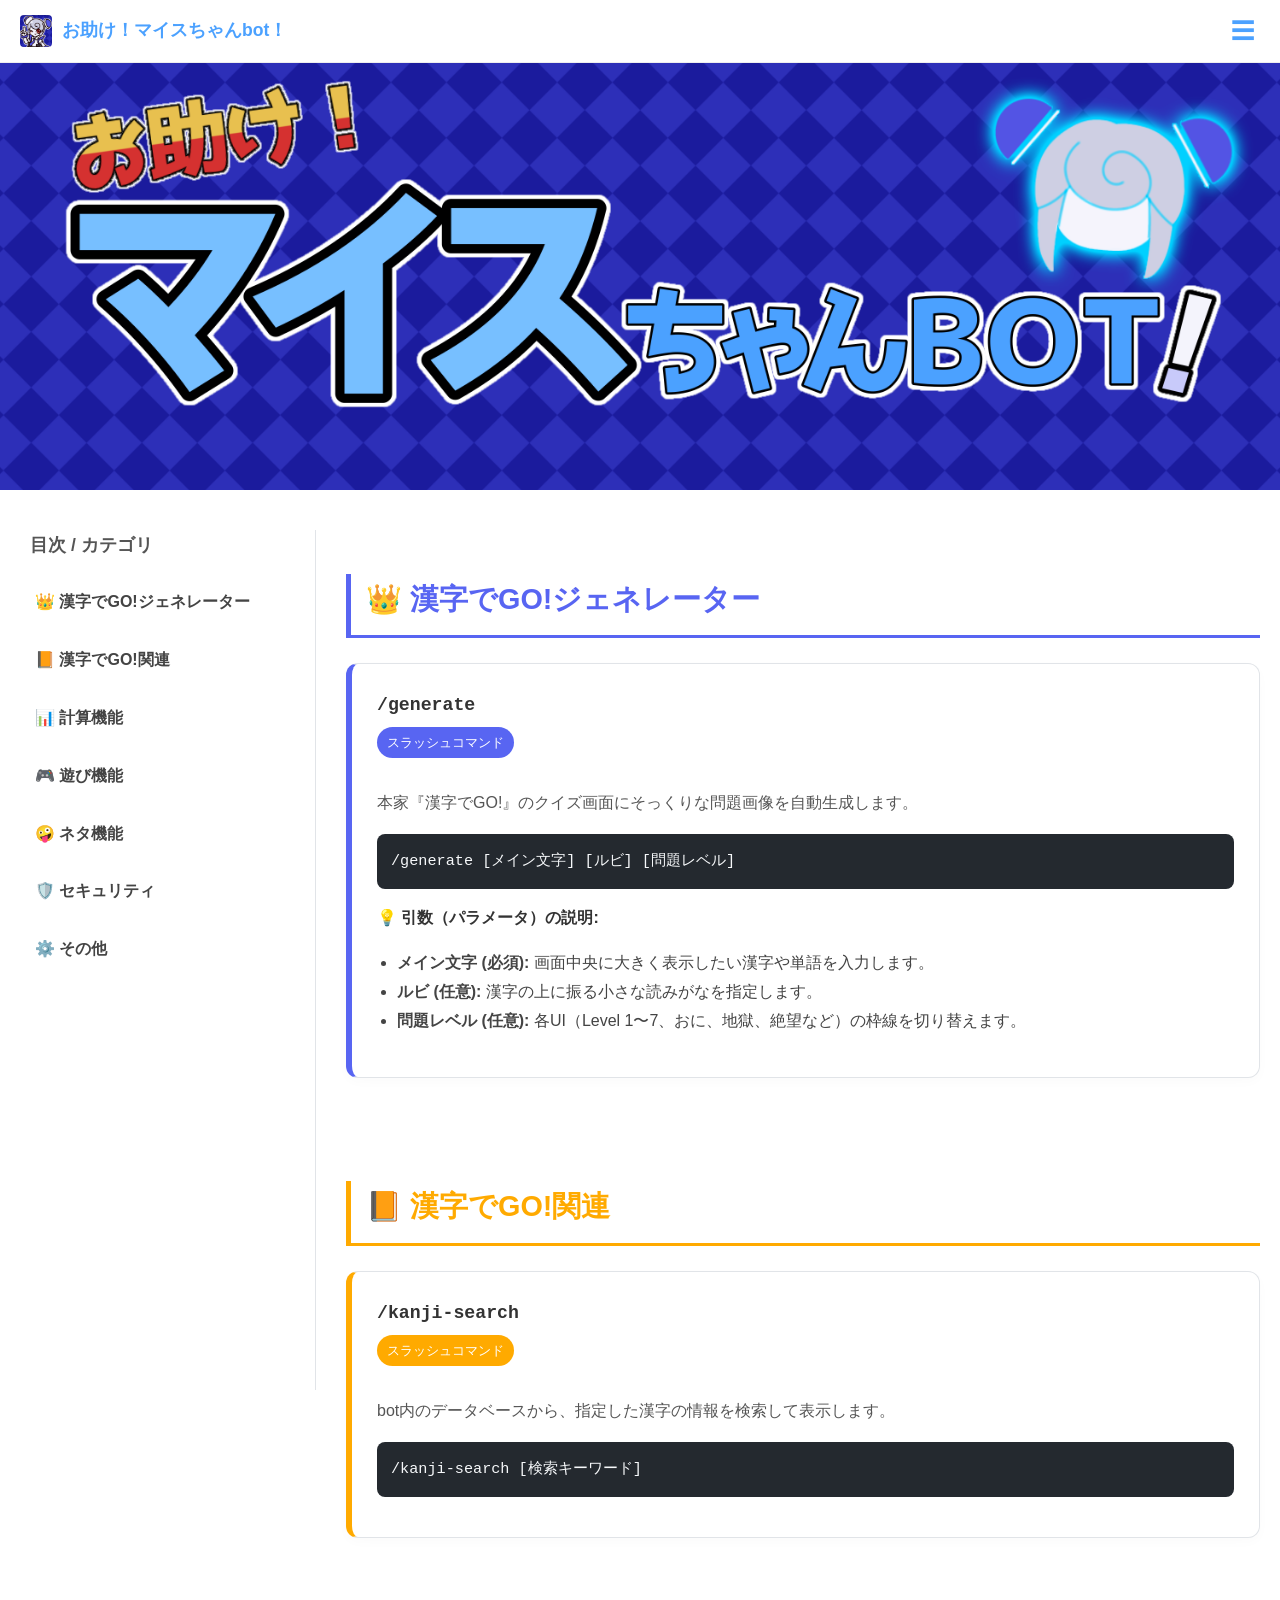
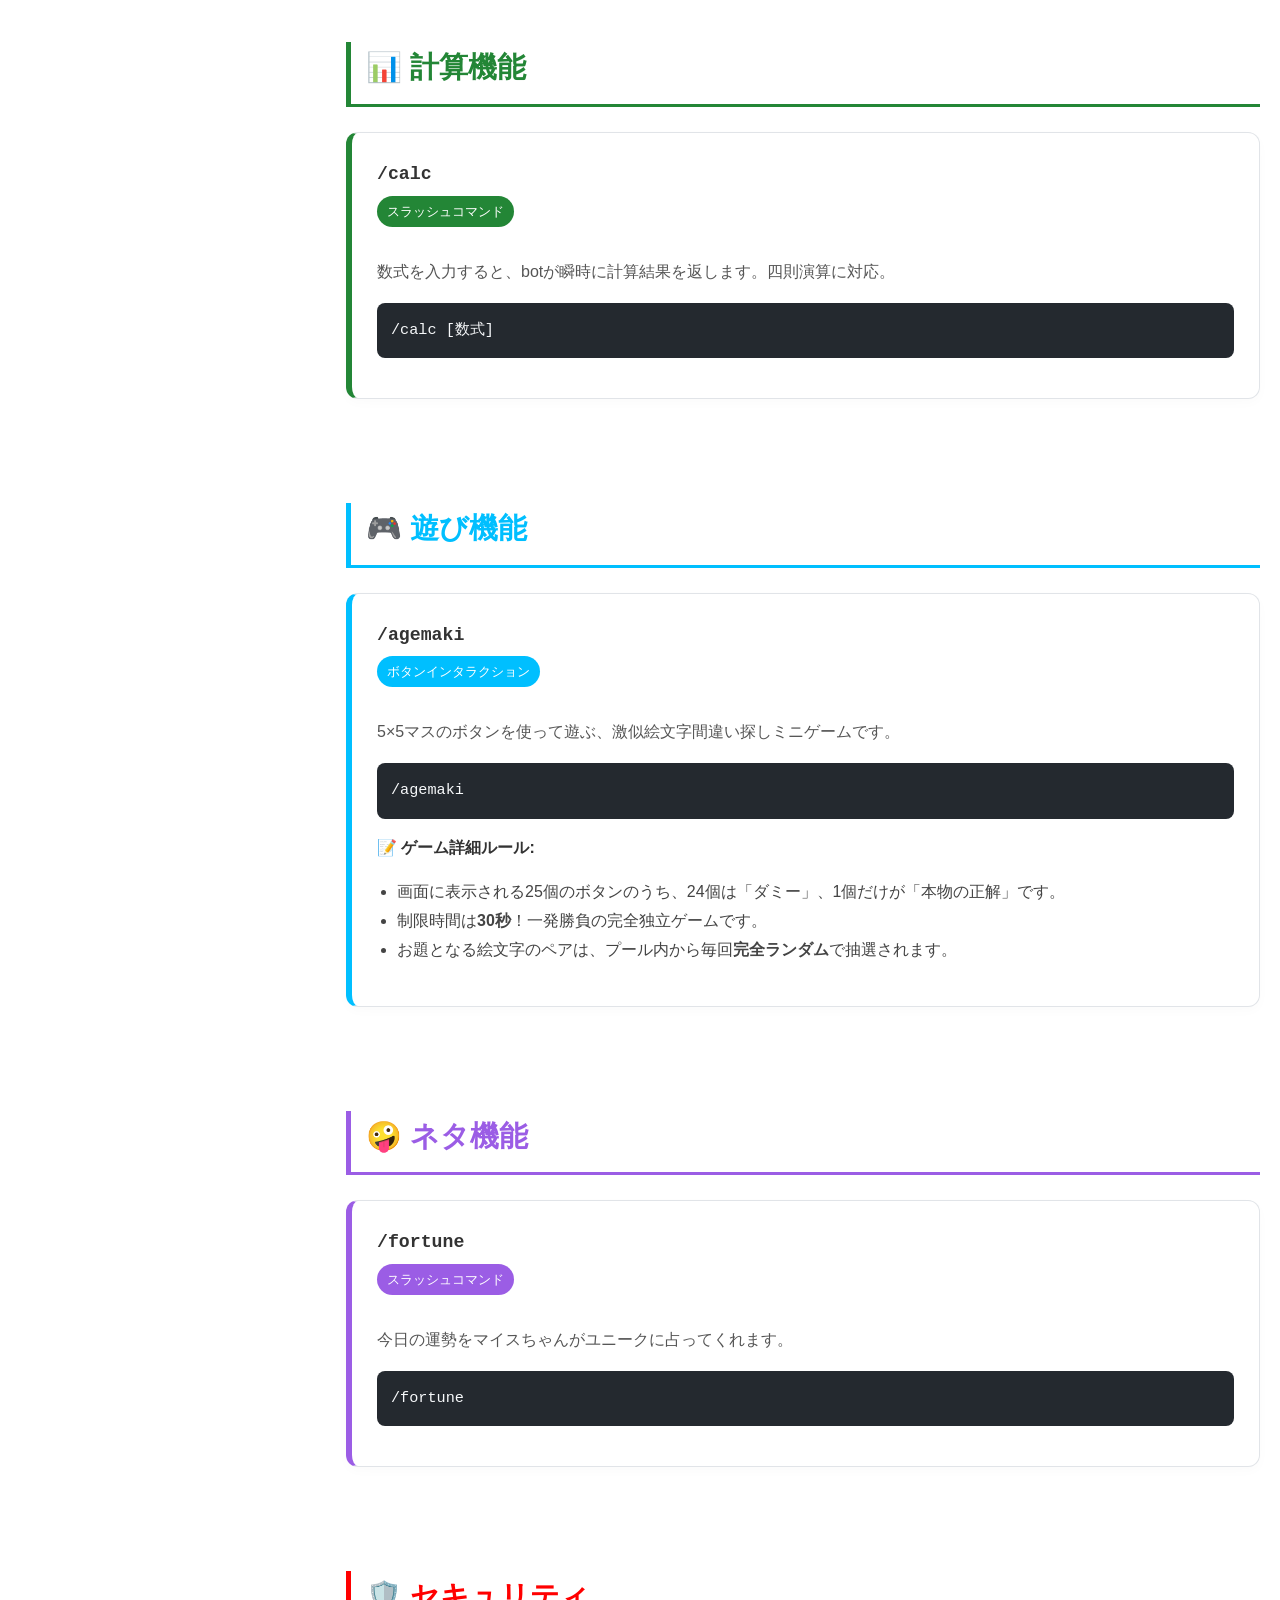
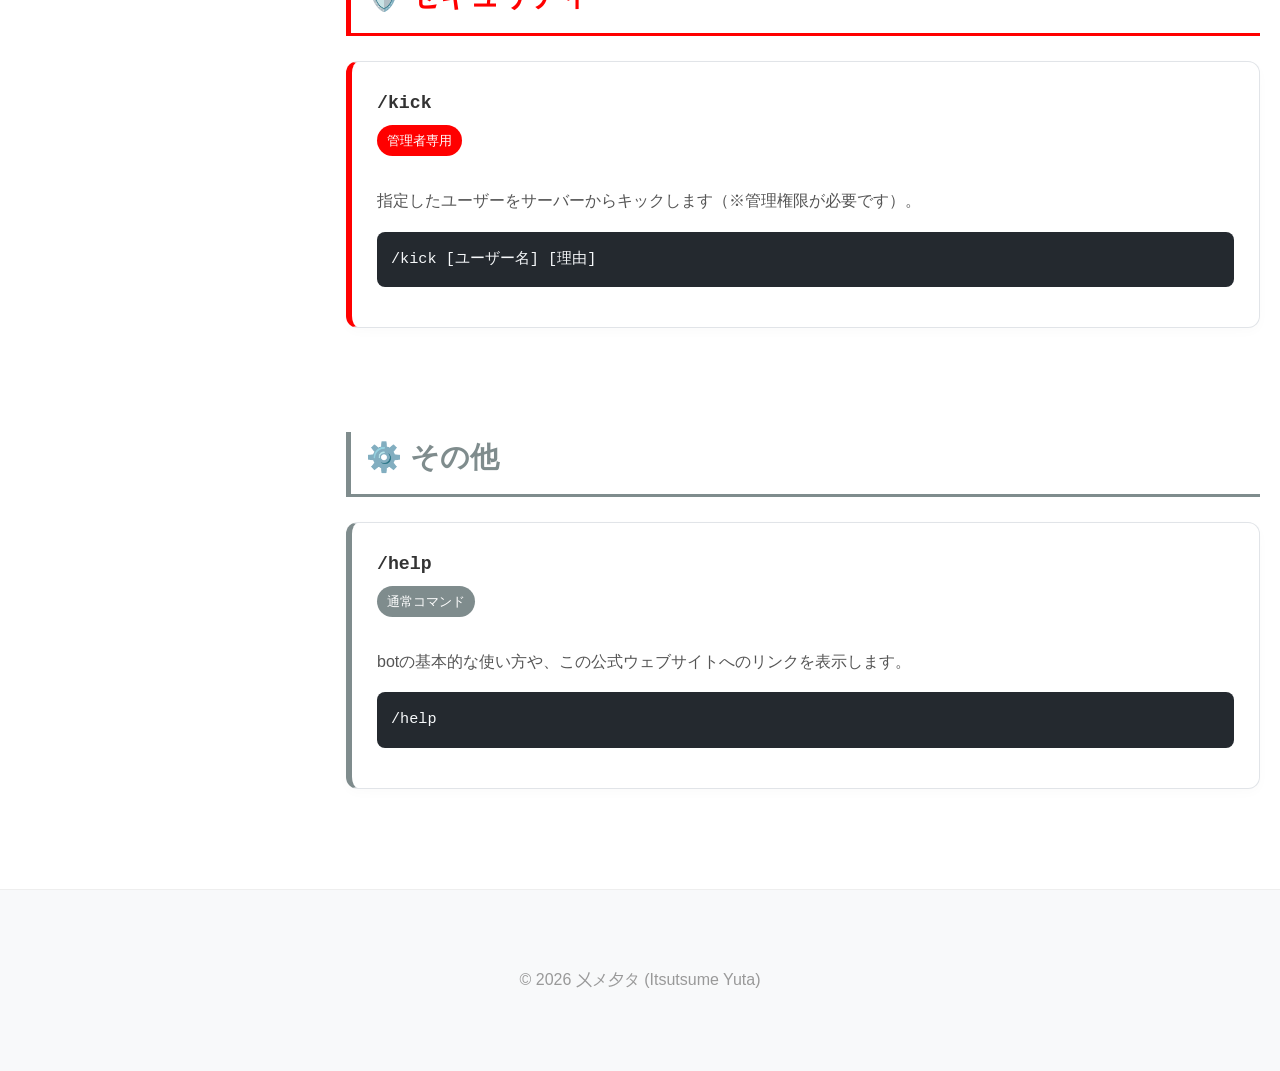
==== index.html @ a20448ac "index.html を更新" ====
<!DOCTYPE html>
<html lang="ja">
<head>
    <meta charset="UTF-8">
    <meta name="viewport" content="width=device-width, initial-scale=1.0">
    <title>お助け！マイスちゃんbot！ - コマンド一覧</title>
    <link rel="stylesheet" href="style.css">
    <style>
        /* ページ全体のレイアウト（TakasumiBOT風Docsスタイル） */
        .docs-container {
            display: flex;
            max-width: 1300px;
            margin: 0 auto;
            padding: 40px 20px;
            gap: 30px;
        }

        /* 👈 左側：固定サイドナビゲーション */
        .docs-sidebar {
            width: 280px;
            position: sticky;
            top: 20px;
            height: calc(100vh - 40px);
            overflow-y: auto;
            padding-right: 15px;
            border-right: 1px solid #e1e4e8;
        }

        .sidebar-title {
            font-size: 1.1em;
            color: #555;
            margin-bottom: 15px;
            padding-left: 10px;
            font-weight: bold;
        }

        .sidebar-menu {
            list-style: none;
            padding: 0;
            margin: 0;
        }

        .sidebar-item {
            margin-bottom: 5px;
        }

        .sidebar-link {
            display: block;
            padding: 12px 15px;
            color: #444;
            text-decoration: none;
            font-weight: bold;
            border-radius: 8px;
            transition: all 0.2s ease;
        }

        /* 各メニューホバー時のカラー */
        .link-generator:hover { background: #f4f5ff; color: #5865f2; }
        .link-kanji:hover { background: #fffbf0; color: #ffaa00; }
        .link-calc:hover { background: #f5fcf6; color: #238636; }
        .link-games:hover { background: #f0faff; color: #00bfff; }
        .link-jokes:hover { background: #faf5ff; color: #9b5de5; }
        .link-security:hover { background: #fff5f5; color: #ff0000; }
        .link-others:hover { background: #f8f9fa; color: #7f8c8d; }

        /* 👉 右側：メインコンテンツ領域 */
        .docs-content {
            flex: 1;
            scroll-behavior: smooth;
        }

        /* 各カテゴリの大きなセクションブロック */
        .category-section {
            margin-bottom: 60px;
            padding-top: 20px;
        }

        .category-header {
            font-size: 1.8em;
            padding-bottom: 10px;
            margin-bottom: 25px;
            border-bottom: 3px solid #eee;
        }

        /* コマンドごとの詳しい解説カード */
        .cmd-detail-card {
            background: #fff;
            border: 1px solid #e1e4e8;
            border-radius: 12px;
            padding: 25px;
            margin-bottom: 25px;
            box-shadow: 0 4px 12px rgba(0,0,0,0.02);
        }

        .cmd-name {
            font-size: 1.4em;
            margin: 0 0 5px 0;
            font-family: monospace;
        }

        .cmd-badge {
            display: inline-block;
            padding: 4px 10px;
            font-size: 0.8em;
            border-radius: 20px;
            color: #fff;
            margin-bottom: 15px;
        }

        /* コマンドの使い方・構文の黒いボックス */
        .cmd-syntax {
            background: #24292f;
            color: #f6f8fa;
            padding: 14px;
            border-radius: 8px;
            font-family: 'Courier New', Courier, monospace;
            font-size: 0.95em;
            margin: 15px 0;
            overflow-x: auto;
        }

        .cmd-label {
            font-weight: bold;
            color: #333;
            margin-top: 15px;
            margin-bottom: 5px;
            display: block;
        }

        /* レスポンシブ（スマホ対応） */
        @media (max-width: 768px) {
            .docs-container { flex-direction: column; }
            .docs-sidebar { width: 100%; position: static; height: auto; border-right: none; border-bottom: 1px solid #e1e4e8; padding-bottom: 20px; }
        }
    </style>
</head>
<body>

<!-- 🧭 【復活】上部ナビゲーションバー -->
<nav>
    <a href="index.html" class="nav-logo">
        <img src="img/bot_icon.png" alt="アイコン" class="nav-icon">
        お助け！マイスちゃんbot！
    </a>
    <button class="menu-btn" id="menuBtn">☰</button>
</nav>

<!-- 🧭 【復活】共通メニューファイル（nav.html）の読み込みエリア -->
<div class="nav-links" id="navLinks"></div>

<script>
    // nav.html を自動で引っ張ってくるスクリプト
    fetch('nav.html')
        .then(response => response.text())
        .then(data => {
            document.getElementById('navLinks').innerHTML = data;
        });
</script>

<!-- 🖼️ 【復活】メインバナー画像エリア -->
<header class="main-header">
    <!-- ここにCSSの background-image などでバナー画像が表示されます -->
</header>

<!-- 📂 メインコンテンツ（ここからTakasumiBOT風スタイル） -->
<div class="docs-container">

    <!-- 👈 左メニュー：クリックすると右側の特定位置にジャンプ -->
    <aside class="docs-sidebar">
        <div class="sidebar-title">目次 / カテゴリ</div>
        <ul class="sidebar-menu">
            <li class="sidebar-item"><a href="#generator" class="sidebar-link link-generator">👑 漢字でGO!ジェネレーター</a></li>
            <li class="sidebar-item"><a href="#kanji" class="sidebar-link link-kanji">📙 漢字でGO!関連</a></li>
            <li class="sidebar-item"><a href="#calculator" class="sidebar-link link-calc">📊 計算機能</a></li>
            <li class="sidebar-item"><a href="#games" class="sidebar-link link-games">🎮 遊び機能</a></li>
            <li class="sidebar-item"><a href="#jokes" class="sidebar-link link-jokes">🤪 ネタ機能</a></li>
            <li class="sidebar-item"><a href="#security" class="sidebar-link link-security">🛡️ セキュリティ</a></li>
            <li class="sidebar-item"><a href="#others" class="sidebar-link link-others">⚙️ その他</a></li>
        </ul>
    </aside>

    <!-- 👉 右メニュー：詳しい解説を詰め込むエリア -->
    <main class="docs-content">

        <!-- ================= 1. ジェネレーター ================= -->
        <section id="generator" class="category-section">
            <h2 class="category-header" style="color: #5865f2; border-color: #5865f2;">👑 漢字でGO!ジェネレーター</h2>
            
            <div class="cmd-detail-card" style="border-left: 6px solid #5865f2;">
                <h3 class="cmd-name">/generate</h3>
                <span class="cmd-badge" style="background: #5865f2;">スラッシュコマンド</span>
                <p style="color: #555;">本家『漢字でGO!』のクイズ画面にそっくりな問題画像を自動生成します。</p>
                
                <div class="cmd-syntax">/generate [メイン文字] [ルビ] [問題レベル]</div>
                
                <span class="cmd-label">💡 引数（パラメータ）の説明:</span>
                <ul style="padding-left: 20px; color: #444;">
                    <li><strong>メイン文字 (必須):</strong> 画面中央に大きく表示したい漢字や単語を入力します。</li>
                    <li><strong>ルビ (任意):</strong> 漢字の上に振る小さな読みがなを指定します。</li>
                    <li><strong>問題レベル (任意):</strong> 各UI（Level 1〜7、おに、地獄、絶望など）の枠線を切り替えます。</li>
                </ul>
            </div>
        </section>

        <!-- ================= 2. 漢字でGO!関連 ================= -->
        <section id="kanji" class="category-section">
            <h2 class="category-header" style="color: #ffaa00; border-color: #ffaa00;">📙 漢字でGO!関連</h2>
            
            <div class="cmd-detail-card" style="border-left: 6px solid #ffaa00;">
                <h3 class="cmd-name">/kanji-search</h3>
                <span class="cmd-badge" style="background: #ffaa00;">スラッシュコマンド</span>
                <p style="color: #555;">bot内のデータベースから、指定した漢字の情報を検索して表示します。</p>
                <div class="cmd-syntax">/kanji-search [検索キーワード]</div>
            </div>
        </section>

        <!-- ================= 3. 計算機能 ================= -->
        <section id="calculator" class="category-section">
            <h2 class="category-header" style="color: #238636; border-color: #238636;">📊 計算機能</h2>
            
            <div class="cmd-detail-card" style="border-left: 6px solid #238636;">
                <h3 class="cmd-name">/calc</h3>
                <span class="cmd-badge" style="background: #238636;">スラッシュコマンド</span>
                <p style="color: #555;">数式を入力すると、botが瞬時に計算結果を返します。四則演算に対応。</p>
                <div class="cmd-syntax">/calc [数式]</div>
            </div>
        </section>

        <!-- ================= 4. 遊び機能 ================= -->
        <section id="games" class="category-section">
            <h2 class="category-header" style="color: #00bfff; border-color: #00bfff;">🎮 遊び機能</h2>
            
            <div class="cmd-detail-card" style="border-left: 6px solid #00bfff;">
                <h3 class="cmd-name">/agemaki</h3>
                <span class="cmd-badge" style="background: #00bfff;">ボタンインタラクション</span>
                <p style="color: #555;">5×5マスのボタンを使って遊ぶ、激似絵文字間違い探しミニゲームです。</p>
                
                <div class="cmd-syntax">/agemaki</div>
                
                <span class="cmd-label">📝 ゲーム詳細ルール:</span>
                <ul style="padding-left: 20px; color: #444;">
                    <li>画面に表示される25個のボタンのうち、24個は「ダミー」、1個だけが「本物の正解」です。</li>
                    <li>制限時間は<strong>30秒</strong>！一発勝負の完全独立ゲームです。</li>
                    <li>お題となる絵文字のペアは、プール内から毎回<strong>完全ランダム</strong>で抽選されます。</li>
                </ul>
            </div>
        </section>

        <!-- ================= 5. ネタ機能 ================= -->
        <section id="jokes" class="category-section">
            <h2 class="category-header" style="color: #9b5de5; border-color: #9b5de5;">🤪 ネタ機能</h2>
            <div class="cmd-detail-card" style="border-left: 6px solid #9b5de5;">
                <h3 class="cmd-name">/fortune</h3>
                <span class="cmd-badge" style="background: #9b5de5;">スラッシュコマンド</span>
                <p style="color: #555;">今日の運勢をマイスちゃんがユニークに占ってくれます。</p>
                <div class="cmd-syntax">/fortune</div>
            </div>
        </section>

        <!-- ================= 6. セキュリティ ================= -->
        <section id="security" class="category-section">
            <h2 class="category-header" style="color: #ff0000; border-color: #ff0000;">🛡️ セキュリティ</h2>
            <div class="cmd-detail-card" style="border-left: 6px solid #ff0000;">
                <h3 class="cmd-name">/kick</h3>
                <span class="cmd-badge" style="background: #ff0000;">管理者専用</span>
                <p style="color: #555;">指定したユーザーをサーバーからキックします（※管理権限が必要です）。</p>
                <div class="cmd-syntax">/kick [ユーザー名] [理由]</div>
            </div>
        </section>

        <!-- ================= 7. その他 ================= -->
        <section id="others" class="category-section">
            <h2 class="category-header" style="color: #7f8c8d; border-color: #7f8c8d;">⚙️ その他</h2>
            <div class="cmd-detail-card" style="border-left: 6px solid #7f8c8d;">
                <h3 class="cmd-name">/help</h3>
                <span class="cmd-badge" style="background: #7f8c8d;">通常コマンド</span>
                <p style="color: #555;">botの基本的な使い方や、この公式ウェブサイトへのリンクを表示します。</p>
                <div class="cmd-syntax">/help</div>
            </div>
        </section>

    </main>
</div>

<footer>
    <p>&copy; 2026 㐅メ夕タ (Itsutsume Yuta)</p>
</footer>

<!-- 📱 スマホ用ハンバーガーメニュー切り替え用のJavaScript（これも復活） -->
<script>
    const menuBtn = document.getElementById('menuBtn');
    const navLinks = document.getElementById('navLinks');

    menuBtn.addEventListener('click', (e) => {
        e.stopPropagation();
        navLinks.classList.toggle('active');
        menuBtn.textContent = navLinks.classList.contains('active') ? '✕' : '☰';
    });

    document.addEventListener('click', (e) => {
        if (!navLinks.contains(e.target) && navLinks.classList.contains('active')) {
            navLinks.classList.remove('active');
            menuBtn.textContent = '☰';
        }
    });
</script>
</body>
</html>
---- style.css ----
:root {
    --main-color: #4BA1FF;
    --text-color: #333333;
    --bg-color: #ffffff;
    --light-bg: #f8f9fa;
}

body {
    background-color: var(--bg-color);
    color: var(--text-color);
    font-family: "Helvetica Neue", Arial, "Hiragino Kaku Gothic ProN", "Hiragino Sans", sans-serif;
    line-height: 1.8;
    margin: 0;
    padding: 0;
}

nav {
    position: sticky;
    top: 0;
    background: rgba(255, 255, 255, 0.95);
    backdrop-filter: blur(5px);
    padding: 10px 20px;
    display: flex;
    justify-content: space-between;
    align-items: center;
    border-bottom: 1px solid #eee;
    z-index: 1000;
}

.nav-logo {
    font-weight: bold;
    color: var(--main-color);
    text-decoration: none;
    font-size: 1.1em;
    display: flex;
    align-items: center;
    gap: 10px;
}

.nav-icon {
    width: 32px;
    height: 32px;
    border-radius: 4px; 
    object-fit: cover;
}

.menu-btn {
    background: none;
    border: none;
    font-size: 24px;
    cursor: pointer;
    color: var(--main-color);
    padding: 5px;
    transition: transform 0.2s;
}

.nav-links {
    position: fixed;
    top: 0;
    right: -100%;
    width: 280px;
    height: 100vh;
    background: var(--bg-color);
    display: flex;
    flex-direction: column;
    padding: 60px 30px;
    box-shadow: -5px 0 15px rgba(0,0,0,0.1);
    transition: 0.4s cubic-bezier(0.4, 0, 0.2, 1);
    z-index: 999;
}

.nav-links.active { right: 0; }

.nav-links a {
    color: #555;
    text-decoration: none;
    margin-bottom: 25px;
    font-size: 1.05em;
    font-weight: 500;
}

.main-header {
    position: relative;
    width: 100%;
    aspect-ratio: 1500 / 500;
    text-align: center;
    background-color: var(--light-bg);
    background-image: url('img/banner.PNG');
    background-size: contain;
    background-repeat: no-repeat;
    background-position: center;
}

.container { max-width: 800px; margin: auto; padding: 60px 20px; }
h2 { border-left: 5px solid var(--main-color); padding-left: 15px; margin-bottom: 30px; }

.action-area {
    text-align: center;
    padding: 40px 0;
}

.button-group {
    display: flex;
    gap: 20px;
    justify-content: center;
    flex-wrap: wrap;
}

.btn-invite, .btn-support, .btn-X, .btn-github{
    display: inline-block;
    padding: 18px 40px;
    text-decoration: none;
    border-radius: 50px;
    font-weight: bold;
    transition: all 0.3s ease;
    min-width: 240px;
    box-sizing: border-box;
}

.btn-invite {
    background: var(--main-color);
    color: white;
    box-shadow: 0 4px 15px rgba(75, 161, 255, 0.4);
}

.btn-support {
    background: #5865F2;
    color: white;
    box-shadow: 0 4px 15px rgba(88, 101, 242, 0.4);
}

.btn-X {
    background: #000000;
    color: white;
    box-shadow: 0 4px 15px rgba(0, 0, 0, 0.4);
}

.btn-github {
    background: #238636;
    color: white;
    box-shadow: 0 4px 15px rgba(35, 134, 54, 0.4);
}

.btn-invite:hover, .btn-support:hover, .btn-X:hover, .btn-github:hover {
    transform: translateY(-3px);
    opacity: 0.95;
    box-shadow: 0 8px 25px rgba(0, 0, 0, 0.2);
}

footer { text-align: center; padding: 60px 20px; color: #999; border-top: 1px solid #eee; background: var(--light-bg); }
/* メニュー内の招待リンクを確実にメインカラーにする */
.nav-invite-link {
    color: #4BA1FF !important; /* 直接色を指定して、最優先にする */
    font-weight: bold;
}
.copy-code {
    display: inline-block;
    background: #f4f4f4;
    padding: 2px 8px;
    border-radius: 4px;
    cursor: pointer; /* 指マークにする */
    transition: all 0.2s;
    border: 1px solid #ddd;
    font-weight: bold;
    color: #5865F2; /* Discordっぽい青 */
}

.copy-code:hover {
    background: #eef0ff;
    border-color: #5865F2;
    transform: scale(1.05); /* 少し大きくして反応を出す */
}

.copy-code::after {
    content: " 📋"; /* アイコンを添えて直感的に */
    font-size: 0.8em;
}
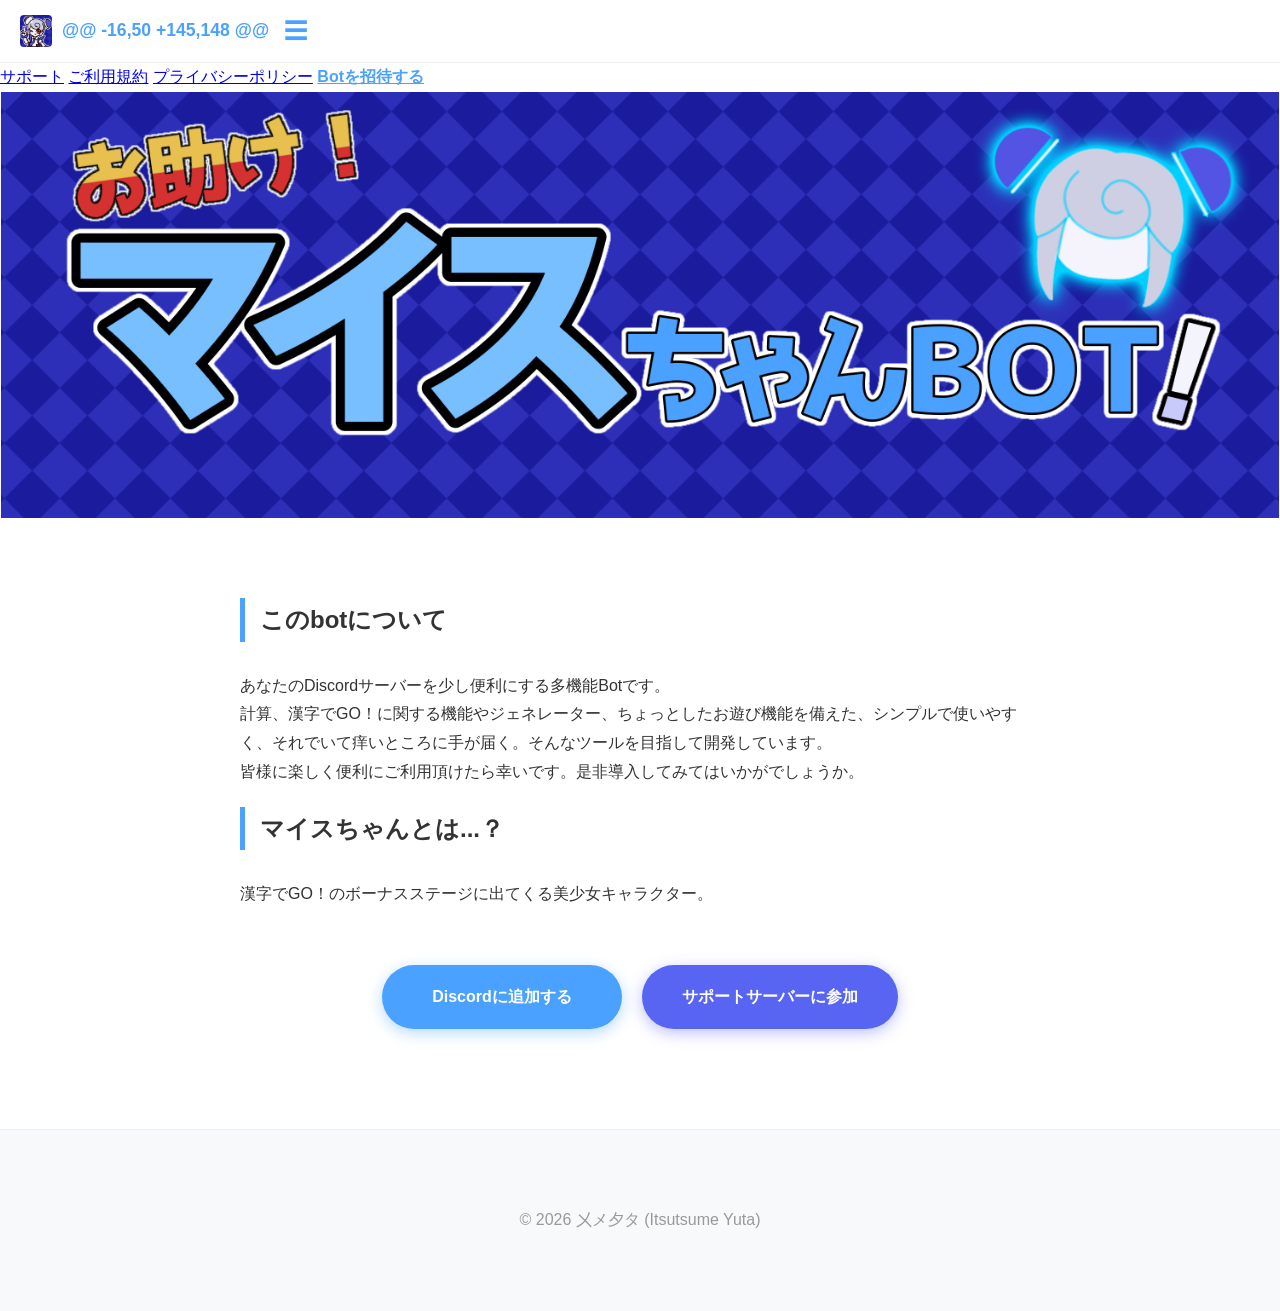
==== commit efea6d03: "index.html を更新" ====
--- a/index.html
+++ b/index.html
@@ -3,290 +3,60 @@
 <head>
     <meta charset="UTF-8">
     <meta name="viewport" content="width=device-width, initial-scale=1.0">
-    <title>お助け！マイスちゃんbot！ - コマンド一覧</title>
+    <title>お助け！マイスちゃんbot！公式サイト</title>
     <link rel="stylesheet" href="style.css">
-    <style>
-        /* ページ全体のレイアウト（TakasumiBOT風Docsスタイル） */
-        .docs-container {
-            display: flex;
-            max-width: 1300px;
-            margin: 0 auto;
-            padding: 40px 20px;
-            gap: 30px;
-        }
-
-        /* 👈 左側：固定サイドナビゲーション */
-        .docs-sidebar {
-            width: 280px;
-            position: sticky;
-            top: 20px;
-            height: calc(100vh - 40px);
-            overflow-y: auto;
-            padding-right: 15px;
-            border-right: 1px solid #e1e4e8;
-        }
-
-        .sidebar-title {
-            font-size: 1.1em;
-            color: #555;
-            margin-bottom: 15px;
-            padding-left: 10px;
-            font-weight: bold;
-        }
-
-        .sidebar-menu {
-            list-style: none;
-            padding: 0;
-            margin: 0;
-        }
-
-        .sidebar-item {
-            margin-bottom: 5px;
-        }
-
-        .sidebar-link {
-            display: block;
-            padding: 12px 15px;
-            color: #444;
-            text-decoration: none;
-            font-weight: bold;
-            border-radius: 8px;
-            transition: all 0.2s ease;
-        }
-
-        /* 各メニューホバー時のカラー */
-        .link-generator:hover { background: #f4f5ff; color: #5865f2; }
-        .link-kanji:hover { background: #fffbf0; color: #ffaa00; }
-        .link-calc:hover { background: #f5fcf6; color: #238636; }
-        .link-games:hover { background: #f0faff; color: #00bfff; }
-        .link-jokes:hover { background: #faf5ff; color: #9b5de5; }
-        .link-security:hover { background: #fff5f5; color: #ff0000; }
-        .link-others:hover { background: #f8f9fa; color: #7f8c8d; }
-
-        /* 👉 右側：メインコンテンツ領域 */
-        .docs-content {
-            flex: 1;
-            scroll-behavior: smooth;
-        }
-
-        /* 各カテゴリの大きなセクションブロック */
-        .category-section {
-            margin-bottom: 60px;
-            padding-top: 20px;
-        }
-
-        .category-header {
-            font-size: 1.8em;
-            padding-bottom: 10px;
-            margin-bottom: 25px;
-            border-bottom: 3px solid #eee;
-        }
-
-        /* コマンドごとの詳しい解説カード */
-        .cmd-detail-card {
-            background: #fff;
-            border: 1px solid #e1e4e8;
-            border-radius: 12px;
-            padding: 25px;
-            margin-bottom: 25px;
-            box-shadow: 0 4px 12px rgba(0,0,0,0.02);
-        }
-
-        .cmd-name {
-            font-size: 1.4em;
-            margin: 0 0 5px 0;
-            font-family: monospace;
-        }
-
-        .cmd-badge {
-            display: inline-block;
-            padding: 4px 10px;
-            font-size: 0.8em;
-            border-radius: 20px;
-            color: #fff;
-            margin-bottom: 15px;
-        }
-
-        /* コマンドの使い方・構文の黒いボックス */
-        .cmd-syntax {
-            background: #24292f;
-            color: #f6f8fa;
-            padding: 14px;
-            border-radius: 8px;
-            font-family: 'Courier New', Courier, monospace;
-            font-size: 0.95em;
-            margin: 15px 0;
-            overflow-x: auto;
-        }
-
-        .cmd-label {
-            font-weight: bold;
-            color: #333;
-            margin-top: 15px;
-            margin-bottom: 5px;
-            display: block;
-        }
-
-        /* レスポンシブ（スマホ対応） */
-        @media (max-width: 768px) {
-            .docs-container { flex-direction: column; }
-            .docs-sidebar { width: 100%; position: static; height: auto; border-right: none; border-bottom: 1px solid #e1e4e8; padding-bottom: 20px; }
-        }
-    </style>
 </head>
 <body>
 
-<!-- 🧭 【復活】上部ナビゲーションバー -->
+
 <nav>
     <a href="index.html" class="nav-logo">
         <img src="img/bot_icon.png" alt="アイコン" class="nav-icon">
-        お助け！マイスちゃんbot！
-    </a>
+@@ -16,50 +145,148 @@
     <button class="menu-btn" id="menuBtn">☰</button>
 </nav>
 
-<!-- 🧭 【復活】共通メニューファイル（nav.html）の読み込みエリア -->
+<!-- ここにメニューが流し込まれます -->
 <div class="nav-links" id="navLinks"></div>
+<a href="support.html">サポート</a>
+    <a href="terms.html">ご利用規約</a>
+    <a href="privacypolicy.html">プライバシーポリシー</a>
 
-<script>
-    // nav.html を自動で引っ張ってくるスクリプト
-    fetch('nav.html')
-        .then(response => response.text())
-        .then(data => {
-            document.getElementById('navLinks').innerHTML = data;
-        });
-</script>
+    <a href="https://discord.com/oauth2/authorize?client_id=1477164306285068370&permissions=8&integration_type=0&scope=bot" class="nav-invite-link">Botを招待する</a>
+</div>
 
-<!-- 🖼️ 【復活】メインバナー画像エリア -->
 <header class="main-header">
-    <!-- ここにCSSの background-image などでバナー画像が表示されます -->
 </header>
 
-<!-- 📂 メインコンテンツ（ここからTakasumiBOT風スタイル） -->
-<div class="docs-container">
+<div class="container">
+    <section>
+        <h2>このbotについて</h2>
+        <p>あなたのDiscordサーバーを少し便利にする多機能Botです。<br>計算、漢字でGO！に関する機能やジェネレーター、ちょっとしたお遊び機能を備えた、シンプルで使いやすく、それでいて痒いところに手が届く。そんなツールを目指して開発しています。<br>皆様に楽しく便利にご利用頂けたら幸いです。是非導入してみてはいかがでしょうか。</p>
+    </section>
+        <section>
+        <h2>マイスちゃんとは...？</h2>
+        <p>漢字でGO！のボーナスステージに出てくる美少女キャラクター。</p>
+    </section>
 
-    <!-- 👈 左メニュー：クリックすると右側の特定位置にジャンプ -->
-    <aside class="docs-sidebar">
-        <div class="sidebar-title">目次 / カテゴリ</div>
-        <ul class="sidebar-menu">
-            <li class="sidebar-item"><a href="#generator" class="sidebar-link link-generator">👑 漢字でGO!ジェネレーター</a></li>
-            <li class="sidebar-item"><a href="#kanji" class="sidebar-link link-kanji">📙 漢字でGO!関連</a></li>
-            <li class="sidebar-item"><a href="#calculator" class="sidebar-link link-calc">📊 計算機能</a></li>
-            <li class="sidebar-item"><a href="#games" class="sidebar-link link-games">🎮 遊び機能</a></li>
-            <li class="sidebar-item"><a href="#jokes" class="sidebar-link link-jokes">🤪 ネタ機能</a></li>
-            <li class="sidebar-item"><a href="#security" class="sidebar-link link-security">🛡️ セキュリティ</a></li>
-            <li class="sidebar-item"><a href="#others" class="sidebar-link link-others">⚙️ その他</a></li>
-        </ul>
-    </aside>
+<section class="action-area">
+    <div class="button-group">
+        <!-- 招待ボタン -->
+        <a href="https://discord.com/oauth2/authorize?client_id=1477164306285068370&permissions=8&integration_type=0&scope=bot" class="btn-invite">
+            Discordに追加する
+        </a>
 
-    <!-- 👉 右メニュー：詳しい解説を詰め込むエリア -->
-    <main class="docs-content">
-
-        <!-- ================= 1. ジェネレーター ================= -->
-        <section id="generator" class="category-section">
-            <h2 class="category-header" style="color: #5865f2; border-color: #5865f2;">👑 漢字でGO!ジェネレーター</h2>
-            
-            <div class="cmd-detail-card" style="border-left: 6px solid #5865f2;">
-                <h3 class="cmd-name">/generate</h3>
-                <span class="cmd-badge" style="background: #5865f2;">スラッシュコマンド</span>
-                <p style="color: #555;">本家『漢字でGO!』のクイズ画面にそっくりな問題画像を自動生成します。</p>
-                
-                <div class="cmd-syntax">/generate [メイン文字] [ルビ] [問題レベル]</div>
-                
-                <span class="cmd-label">💡 引数（パラメータ）の説明:</span>
-                <ul style="padding-left: 20px; color: #444;">
-                    <li><strong>メイン文字 (必須):</strong> 画面中央に大きく表示したい漢字や単語を入力します。</li>
-                    <li><strong>ルビ (任意):</strong> 漢字の上に振る小さな読みがなを指定します。</li>
-                    <li><strong>問題レベル (任意):</strong> 各UI（Level 1〜7、おに、地獄、絶望など）の枠線を切り替えます。</li>
-                </ul>
-            </div>
-        </section>
-
-        <!-- ================= 2. 漢字でGO!関連 ================= -->
-        <section id="kanji" class="category-section">
-            <h2 class="category-header" style="color: #ffaa00; border-color: #ffaa00;">📙 漢字でGO!関連</h2>
-            
-            <div class="cmd-detail-card" style="border-left: 6px solid #ffaa00;">
-                <h3 class="cmd-name">/kanji-search</h3>
-                <span class="cmd-badge" style="background: #ffaa00;">スラッシュコマンド</span>
-                <p style="color: #555;">bot内のデータベースから、指定した漢字の情報を検索して表示します。</p>
-                <div class="cmd-syntax">/kanji-search [検索キーワード]</div>
-            </div>
-        </section>
-
-        <!-- ================= 3. 計算機能 ================= -->
-        <section id="calculator" class="category-section">
-            <h2 class="category-header" style="color: #238636; border-color: #238636;">📊 計算機能</h2>
-            
-            <div class="cmd-detail-card" style="border-left: 6px solid #238636;">
-                <h3 class="cmd-name">/calc</h3>
-                <span class="cmd-badge" style="background: #238636;">スラッシュコマンド</span>
-                <p style="color: #555;">数式を入力すると、botが瞬時に計算結果を返します。四則演算に対応。</p>
-                <div class="cmd-syntax">/calc [数式]</div>
-            </div>
-        </section>
-
-        <!-- ================= 4. 遊び機能 ================= -->
-        <section id="games" class="category-section">
-            <h2 class="category-header" style="color: #00bfff; border-color: #00bfff;">🎮 遊び機能</h2>
-            
-            <div class="cmd-detail-card" style="border-left: 6px solid #00bfff;">
-                <h3 class="cmd-name">/agemaki</h3>
-                <span class="cmd-badge" style="background: #00bfff;">ボタンインタラクション</span>
-                <p style="color: #555;">5×5マスのボタンを使って遊ぶ、激似絵文字間違い探しミニゲームです。</p>
-                
-                <div class="cmd-syntax">/agemaki</div>
-                
-                <span class="cmd-label">📝 ゲーム詳細ルール:</span>
-                <ul style="padding-left: 20px; color: #444;">
-                    <li>画面に表示される25個のボタンのうち、24個は「ダミー」、1個だけが「本物の正解」です。</li>
-                    <li>制限時間は<strong>30秒</strong>！一発勝負の完全独立ゲームです。</li>
-                    <li>お題となる絵文字のペアは、プール内から毎回<strong>完全ランダム</strong>で抽選されます。</li>
-                </ul>
-            </div>
-        </section>
-
-        <!-- ================= 5. ネタ機能 ================= -->
-        <section id="jokes" class="category-section">
-            <h2 class="category-header" style="color: #9b5de5; border-color: #9b5de5;">🤪 ネタ機能</h2>
-            <div class="cmd-detail-card" style="border-left: 6px solid #9b5de5;">
-                <h3 class="cmd-name">/fortune</h3>
-                <span class="cmd-badge" style="background: #9b5de5;">スラッシュコマンド</span>
-                <p style="color: #555;">今日の運勢をマイスちゃんがユニークに占ってくれます。</p>
-                <div class="cmd-syntax">/fortune</div>
-            </div>
-        </section>
-
-        <!-- ================= 6. セキュリティ ================= -->
-        <section id="security" class="category-section">
-            <h2 class="category-header" style="color: #ff0000; border-color: #ff0000;">🛡️ セキュリティ</h2>
-            <div class="cmd-detail-card" style="border-left: 6px solid #ff0000;">
-                <h3 class="cmd-name">/kick</h3>
-                <span class="cmd-badge" style="background: #ff0000;">管理者専用</span>
-                <p style="color: #555;">指定したユーザーをサーバーからキックします（※管理権限が必要です）。</p>
-                <div class="cmd-syntax">/kick [ユーザー名] [理由]</div>
-            </div>
-        </section>
-
-        <!-- ================= 7. その他 ================= -->
-        <section id="others" class="category-section">
-            <h2 class="category-header" style="color: #7f8c8d; border-color: #7f8c8d;">⚙️ その他</h2>
-            <div class="cmd-detail-card" style="border-left: 6px solid #7f8c8d;">
-                <h3 class="cmd-name">/help</h3>
-                <span class="cmd-badge" style="background: #7f8c8d;">通常コマンド</span>
-                <p style="color: #555;">botの基本的な使い方や、この公式ウェブサイトへのリンクを表示します。</p>
-                <div class="cmd-syntax">/help</div>
-            </div>
-        </section>
-
-    </main>
+        <!-- サポートサーバーボタン（色を変えて区別） -->
+        <a href="https://discord.gg/4JU9Yky4Mw" class="btn-support">
+            サポートサーバーに参加
+        </a>
+    </div>
+</section>
 </div>
 
 <footer>
     <p>&copy; 2026 㐅メ夕タ (Itsutsume Yuta)</p>
 </footer>
 
-<!-- 📱 スマホ用ハンバーガーメニュー切り替え用のJavaScript（これも復活） -->
 <script>
     const menuBtn = document.getElementById('menuBtn');
     const navLinks = document.getElementById('navLinks');
@@ -304,5 +74,6 @@
         }
     });
 </script>
+
 </body>
 </html>
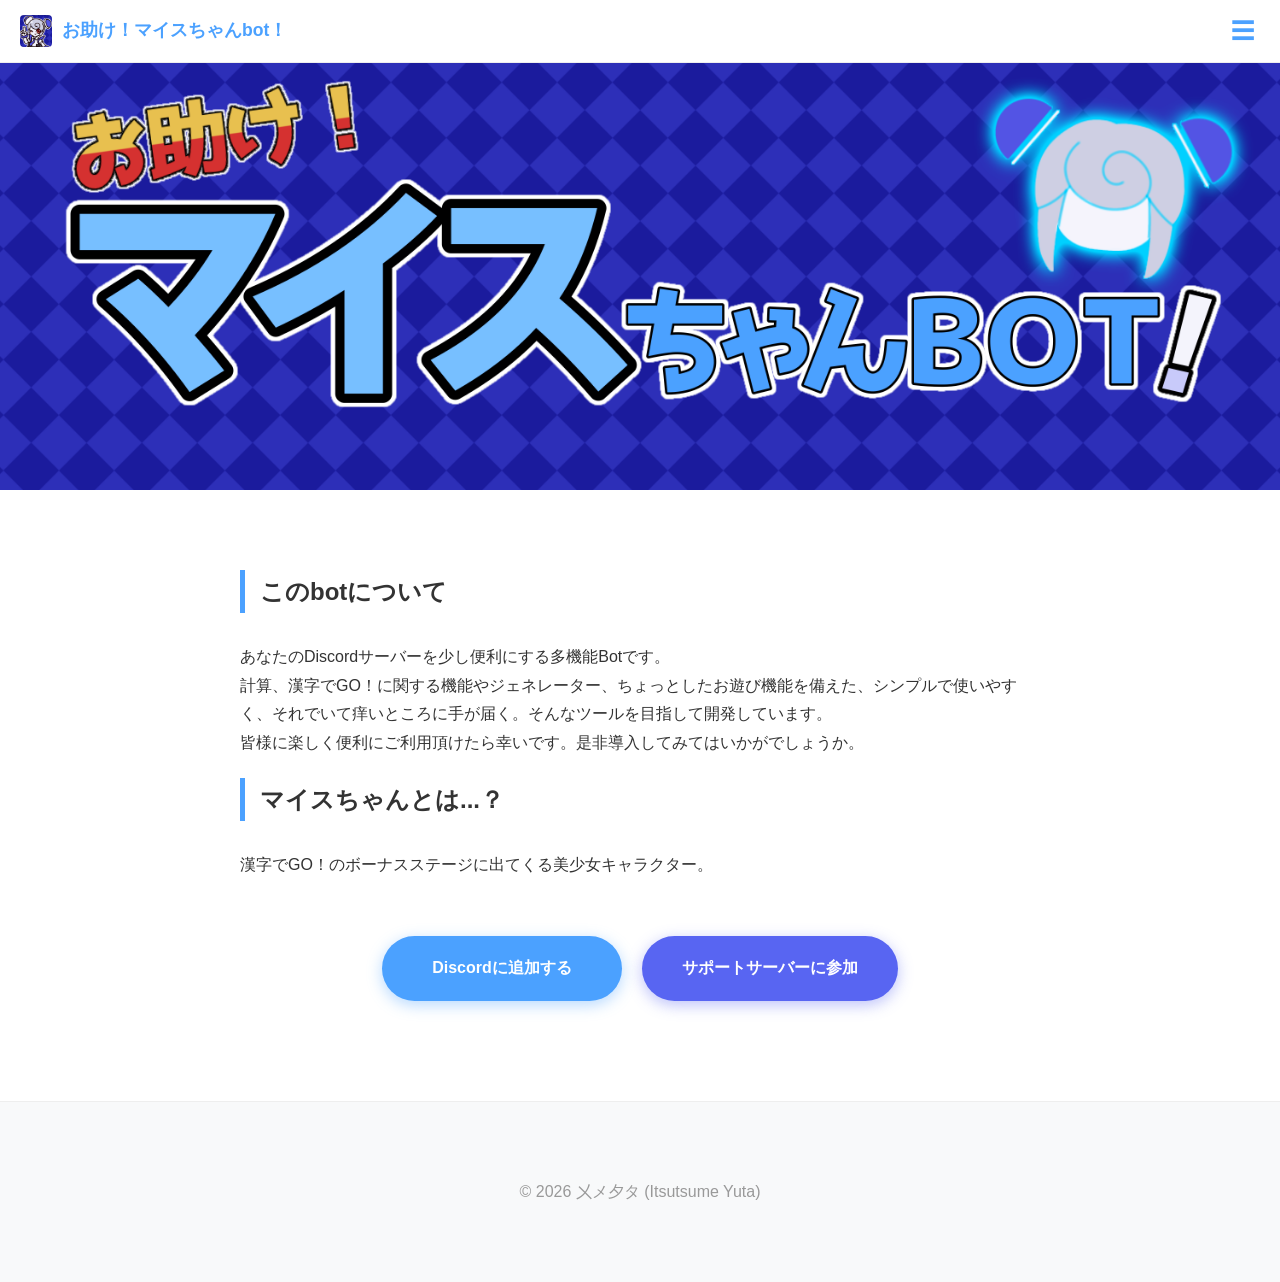
==== commit 63f33d71: "index.html を更新" ====
--- a/index.html
+++ b/index.html
@@ -8,20 +8,21 @@
 </head>
 <body>
 
-
 <nav>
     <a href="index.html" class="nav-logo">
         <img src="img/bot_icon.png" alt="アイコン" class="nav-icon">
-@@ -16,50 +145,148 @@
+        お助け！マイスちゃんbot！
+    </a>
     <button class="menu-btn" id="menuBtn">☰</button>
 </nav>
 
-<!-- ここにメニューが流し込まれます -->
-<div class="nav-links" id="navLinks"></div>
-<a href="support.html">サポート</a>
+<div class="nav-links" id="navLinks">
+    <a href="index.html">ホーム</a>
+    <a href="commands.html">コマンド</a>
+    <a href="support.html">サポート</a>
     <a href="terms.html">ご利用規約</a>
     <a href="privacypolicy.html">プライバシーポリシー</a>
-
+    <a href="status.html">ステータス</a>
     <a href="https://discord.com/oauth2/authorize?client_id=1477164306285068370&permissions=8&integration_type=0&scope=bot" class="nav-invite-link">Botを招待する</a>
 </div>
 
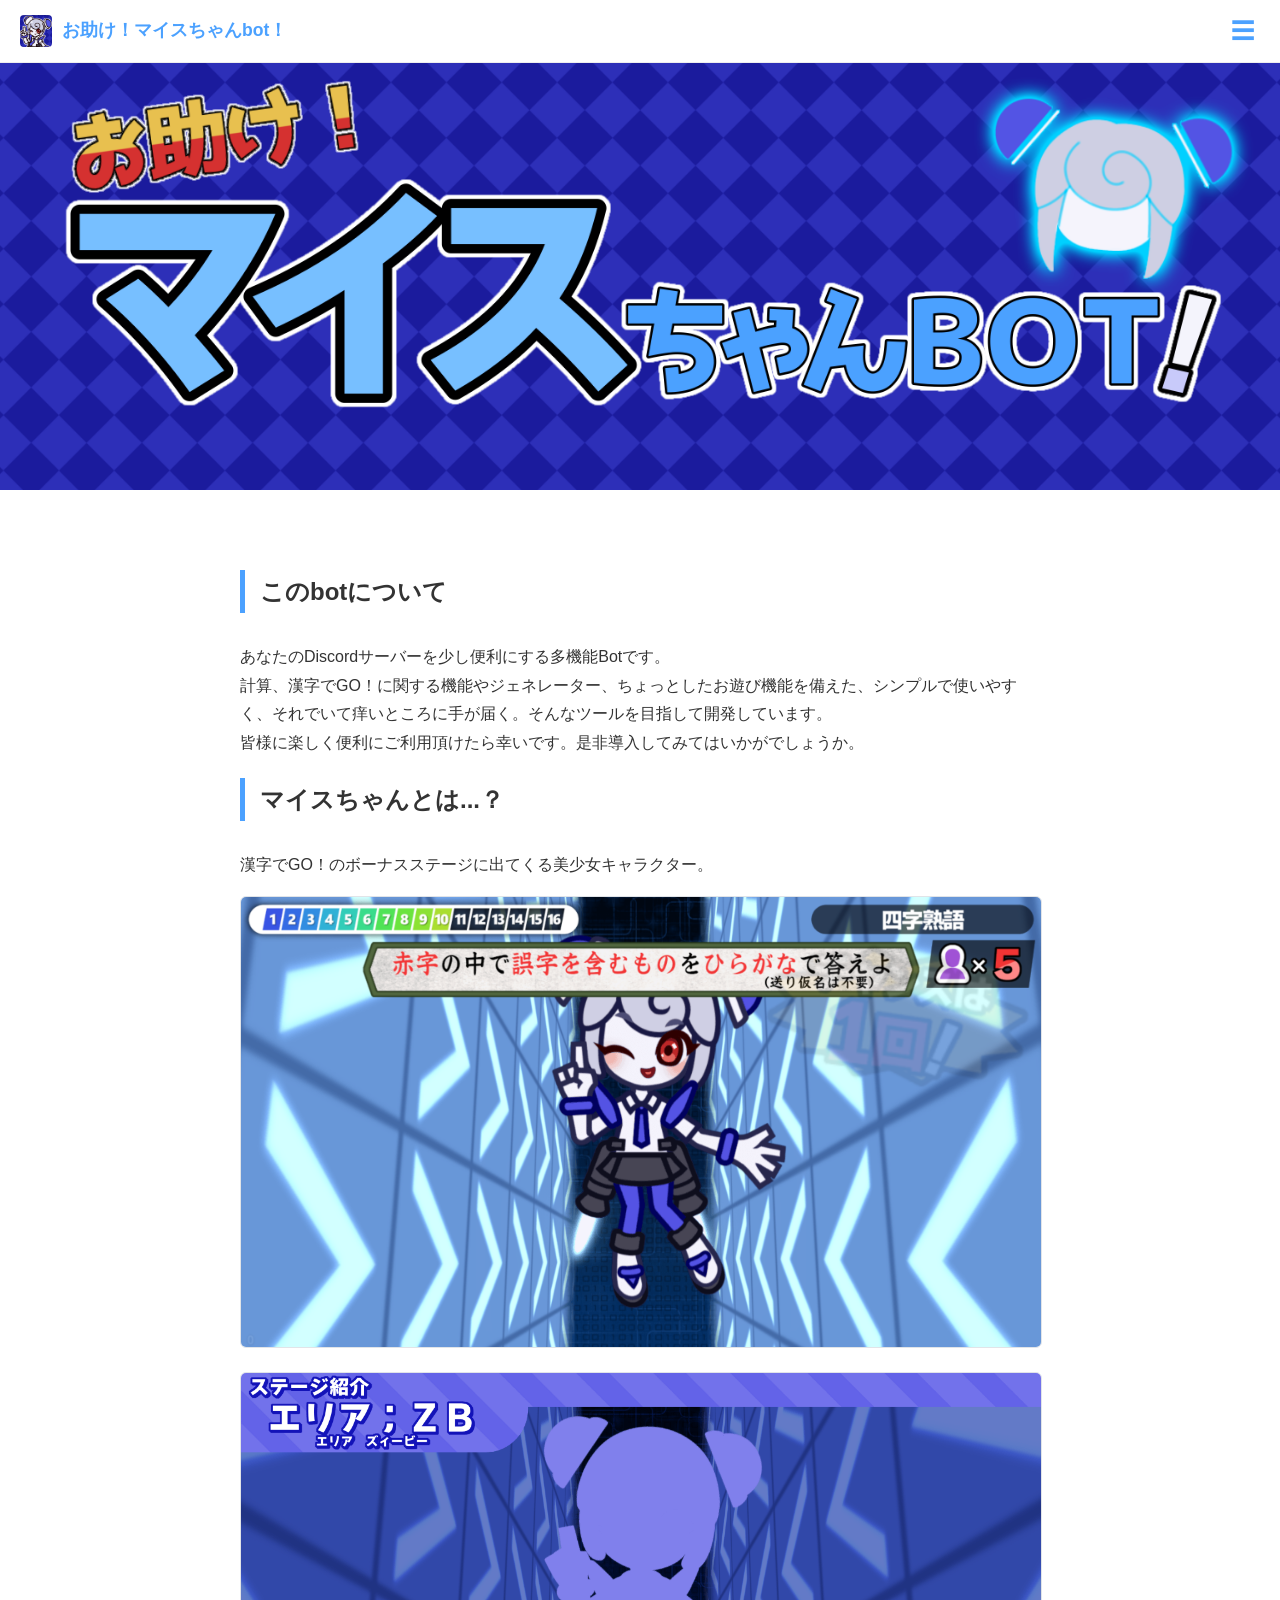
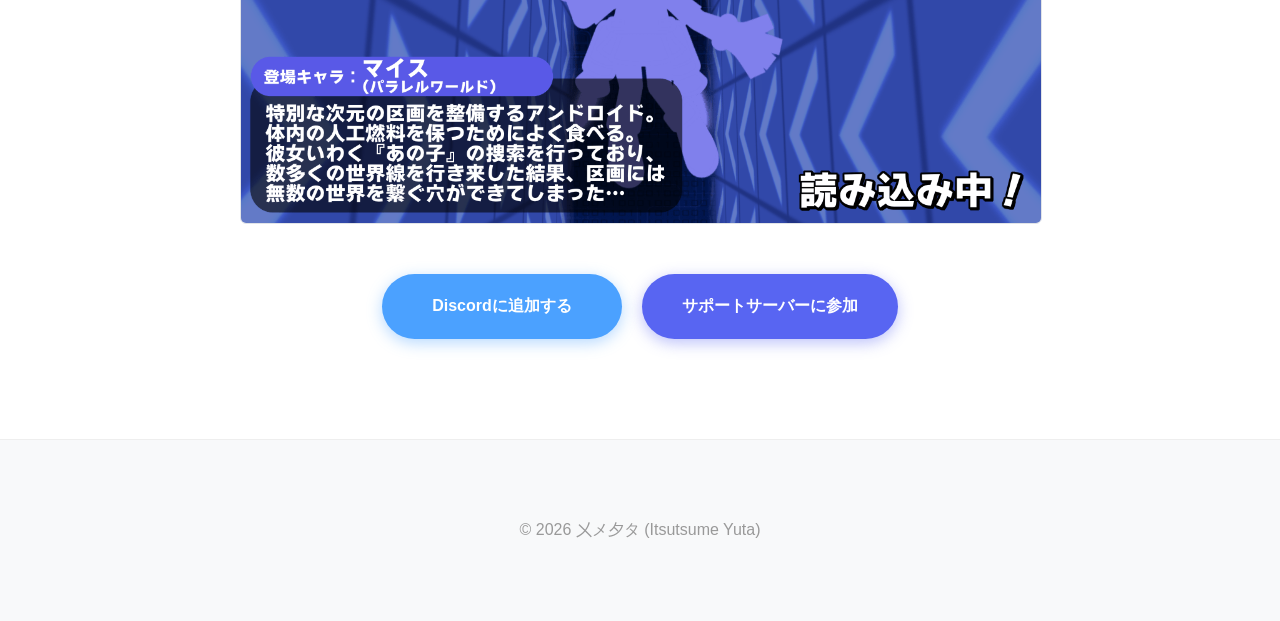
==== commit adc3904a: "Add image previews to index.html" ====
--- a/index.html
+++ b/index.html
@@ -37,6 +37,12 @@
         <section>
         <h2>マイスちゃんとは...？</h2>
         <p>漢字でGO！のボーナスステージに出てくる美少女キャラクター。</p>
+        <div class="cmd-preview" style="margin-top: 15px;">
+            <img src="img/home.png" alt="/kango_seiseiの実行例" style="max-width: 100%; height: auto; border-radius: 6px; border: 1px solid #e1e4e8;">
+        </div>
+        <div class="cmd-preview" style="margin-top: 15px;">
+            <img src="img/home_2.PNG" alt="/kango_seiseiの実行例" style="max-width: 100%; height: auto; border-radius: 6px; border: 1px solid #e1e4e8;">
+        </div>
     </section>
 
 <section class="action-area">
@@ -77,4 +83,4 @@
 </script>
 
 </body>
-</html>+</html>
--- a/style.css
+++ b/style.css
@@ -175,3 +175,158 @@
     content: " 📋"; /* アイコンを添えて直感的に */
     font-size: 0.8em;
 }
+/* ===================================================
+   コマンド一覧ページ（command.html）用の追加スタイル
+   =================================================== */
+.docs-container {
+    display: flex;
+    max-width: 1300px;
+    margin: 0 auto;
+    padding: 40px 20px;
+    gap: 30px;
+}
+
+.docs-sidebar {
+    width: 280px;
+    position: sticky;
+    top: 20px;
+    height: calc(100vh - 40px);
+    overflow-y: auto;
+    padding-right: 15px;
+    border-right: 1px solid #e1e4e8;
+}
+
+.sidebar-title {
+    font-size: 1.1em;
+    color: #555;
+    margin-bottom: 15px;
+    padding-left: 10px;
+    font-weight: bold;
+}
+
+.sidebar-menu {
+    list-style: none;
+    padding: 0;
+    margin: 0;
+}
+
+.sidebar-item {
+    margin-bottom: 5px;
+}
+
+.sidebar-link {
+    display: block;
+    padding: 12px 15px;
+    color: #444;
+    text-decoration: none;
+    font-weight: bold;
+    border-radius: 8px;
+    transition: all 0.2s ease;
+}
+
+.link-generator:hover { background: #f4f5ff; color: #5865f2; }
+.link-kanji:hover { background: #fffbf0; color: #ffaa00; }
+.link-calc:hover { background: #f5fcf6; color: #238636; }
+.link-games:hover { background: #f0faff; color: #00bfff; }
+.link-jokes:hover { background: #faf5ff; color: #9b5de5; }
+.link-security:hover { background: #fff5f5; color: #ff0000; }
+.link-others:hover { background: #f8f9fa; color: #7f8c8d; }
+
+.docs-content {
+    flex: 1;
+    scroll-behavior: smooth;
+}
+
+.category-section {
+    margin-bottom: 60px;
+    padding-top: 20px;
+}
+
+.category-header {
+    font-size: 1.8em;
+    padding-bottom: 10px;
+    margin-bottom: 25px;
+    border-bottom: 3px solid #eee;
+}
+
+.cmd-detail-card {
+    background: #fff;
+    border: 1px solid #e1e4e8;
+    border-radius: 12px;
+    padding: 25px;
+    margin-bottom: 25px;
+    box-shadow: 0 4px 12px rgba(0,0,0,0.02);
+}
+
+.cmd-name {
+    font-size: 1.4em;
+    margin: 0 0 5px 0;
+    font-family: monospace;
+}
+
+.cmd-badge {
+    display: inline-block;
+    padding: 4px 10px;
+    font-size: 0.8em;
+    border-radius: 20px;
+    color: #fff;
+    margin-bottom: 15px;
+}
+
+.cmd-syntax {
+    background: #24292f;
+    color: #f6f8fa;
+    padding: 14px;
+    border-radius: 8px;
+    font-family: 'Courier New', Courier, monospace;
+    font-size: 0.95em;
+    margin: 15px 0;
+    overflow-x: auto;
+}
+
+.cmd-label {
+    font-weight: bold;
+    color: #333;
+    margin-top: 15px;
+    margin-bottom: 5px;
+    display: block;
+}
+
+@media (max-width: 768px) {
+    .docs-container { flex-direction: column; }
+    .docs-sidebar { 
+        width: 100%; 
+        position: static; 
+        height: auto; 
+        border-right: none; 
+        border-bottom: 1px solid #e1e4e8; 
+        padding-bottom: 20px; 
+    }
+}
+/* 漢字でGO!ジェネレーター（例：ゴールド／オレンジ系） */
+.sidebar-link.link-generator { color: #d4af37; }
+.sidebar-link.link-generator:hover { color: #aa8c2c; }
+
+/* 漢字でGO!関連（例：ブルー系） */
+.sidebar-link.link-kanji { color: #0077b6; }
+.sidebar-link.link-kanji:hover { color: #005682; }
+
+/* 計算機能（例：グリーン系） */
+.sidebar-link.link-calc { color: #2a9d8f; }
+.sidebar-link.link-calc:hover { color: #1f7469; }
+
+/* 遊び機能（例：パープル系 - さっきの /5000 みたいな色） */
+.sidebar-link.link-games { color: #9b5de5; }
+.sidebar-link.link-games:hover { color: #7b3dbd; }
+
+/* ネタ機能（例：ピンク／レッド系） */
+.sidebar-link.link-jokes { color: #f15bb5; }
+.sidebar-link.link-jokes:hover { color: #c83b93; }
+
+/* セキュリティ */
+.sidebar-link.link-security { color: #ff0000; }
+.sidebar-link.link-security:hover { color: #ff0000; }
+
+/* その他（例：ライトグレー系） */
+.sidebar-link.link-others { color: #6c757d; }
+.sidebar-link.link-others:hover { color: #495057; }
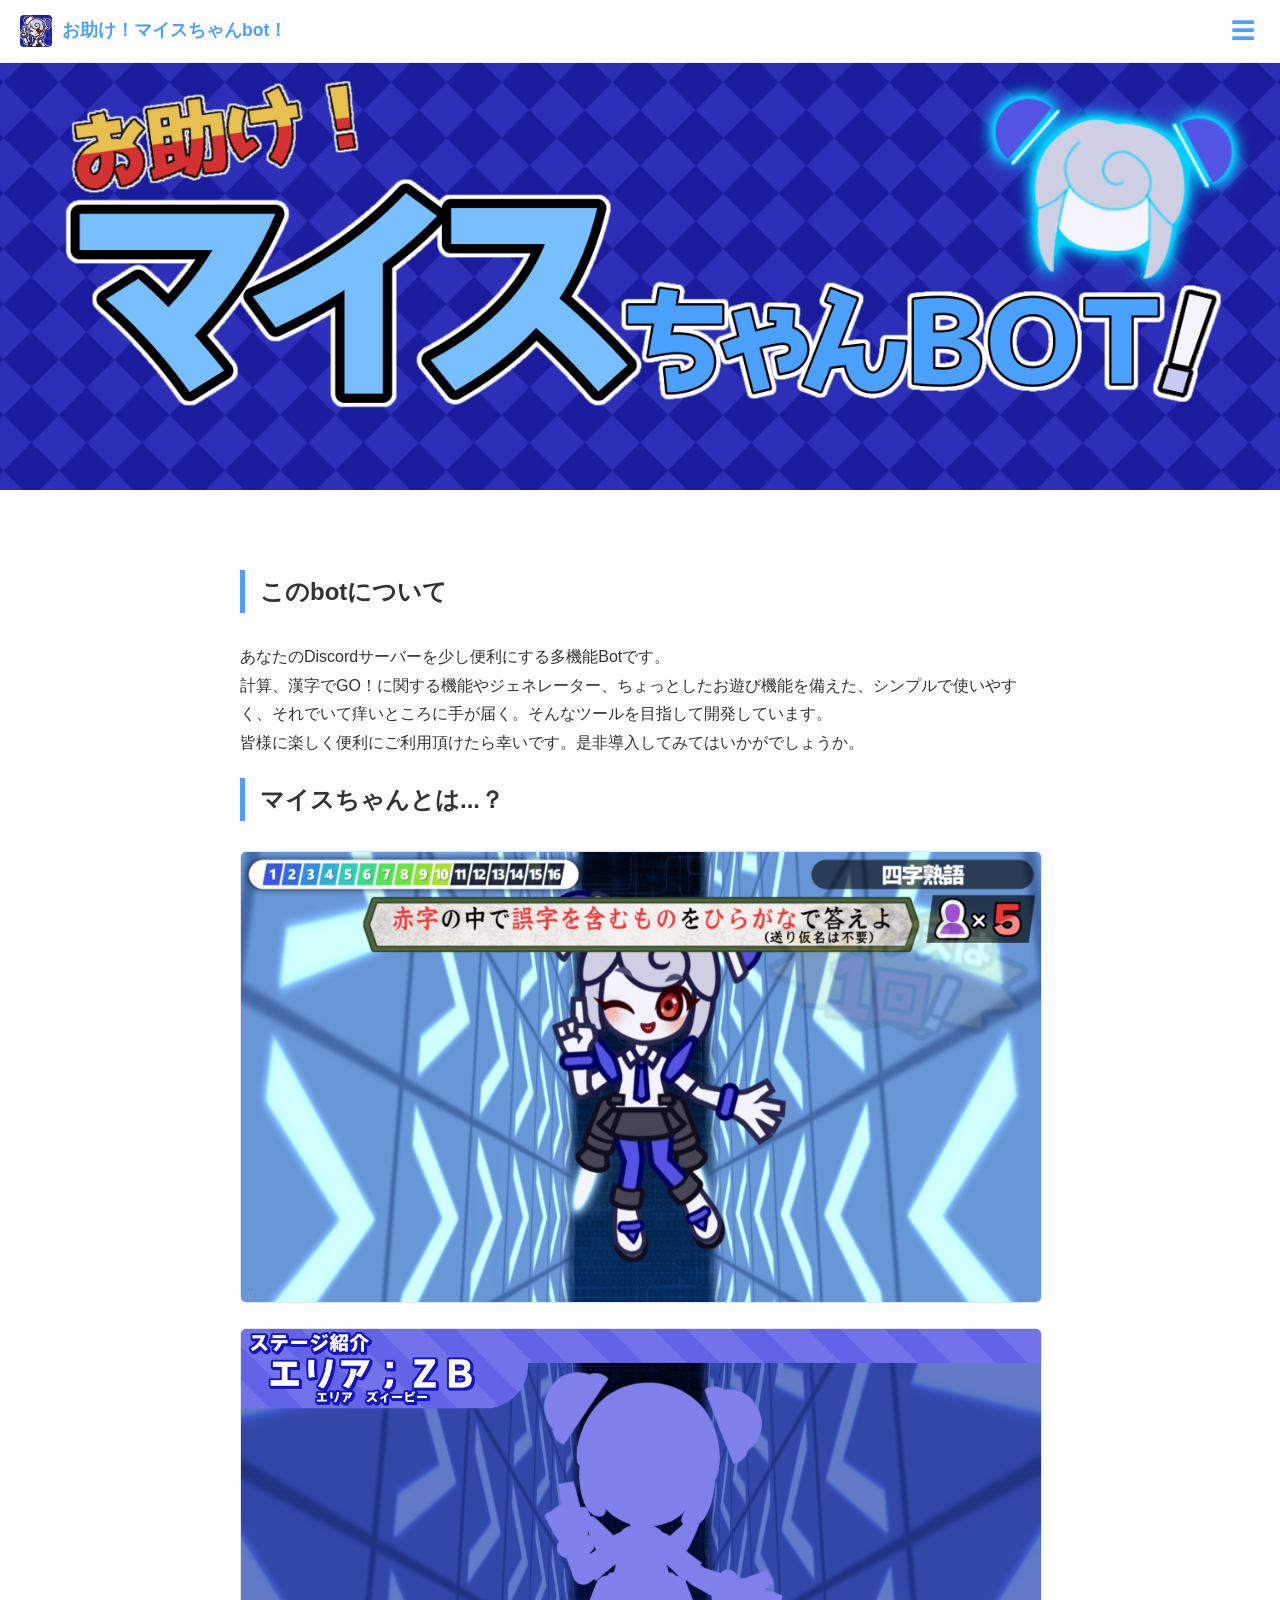
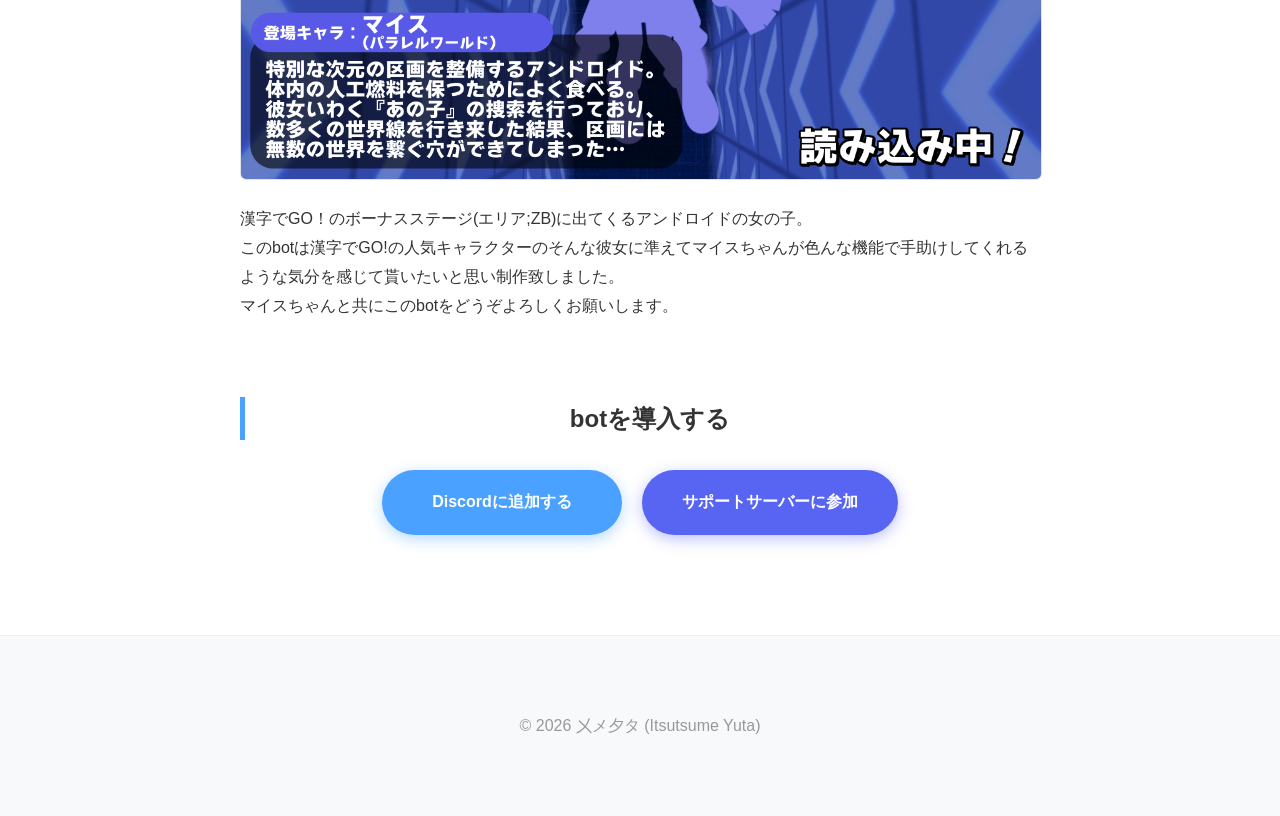
==== commit 5a522e2e: "Update index.html" ====
--- a/index.html
+++ b/index.html
@@ -36,16 +36,17 @@
     </section>
         <section>
         <h2>マイスちゃんとは...？</h2>
-        <p>漢字でGO！のボーナスステージに出てくる美少女キャラクター。</p>
         <div class="cmd-preview" style="margin-top: 15px;">
             <img src="img/home.png" alt="/kango_seiseiの実行例" style="max-width: 100%; height: auto; border-radius: 6px; border: 1px solid #e1e4e8;">
         </div>
         <div class="cmd-preview" style="margin-top: 15px;">
             <img src="img/home_2.PNG" alt="/kango_seiseiの実行例" style="max-width: 100%; height: auto; border-radius: 6px; border: 1px solid #e1e4e8;">
         </div>
+        <p>漢字でGO！のボーナスステージ(エリア;ZB)に出てくるアンドロイドの女の子。<br>このbotは漢字でGO!の人気キャラクターのそんな彼女に準えてマイスちゃんが色んな機能で手助けしてくれるような気分を感じて貰いたいと思い制作致しました。<br>マイスちゃんと共にこのbotをどうぞよろしくお願いします。</p>
     </section>
 
 <section class="action-area">
+    <h2>botを導入する</h2>
     <div class="button-group">
         <!-- 招待ボタン -->
         <a href="https://discord.com/oauth2/authorize?client_id=1477164306285068370&permissions=8&integration_type=0&scope=bot" class="btn-invite">
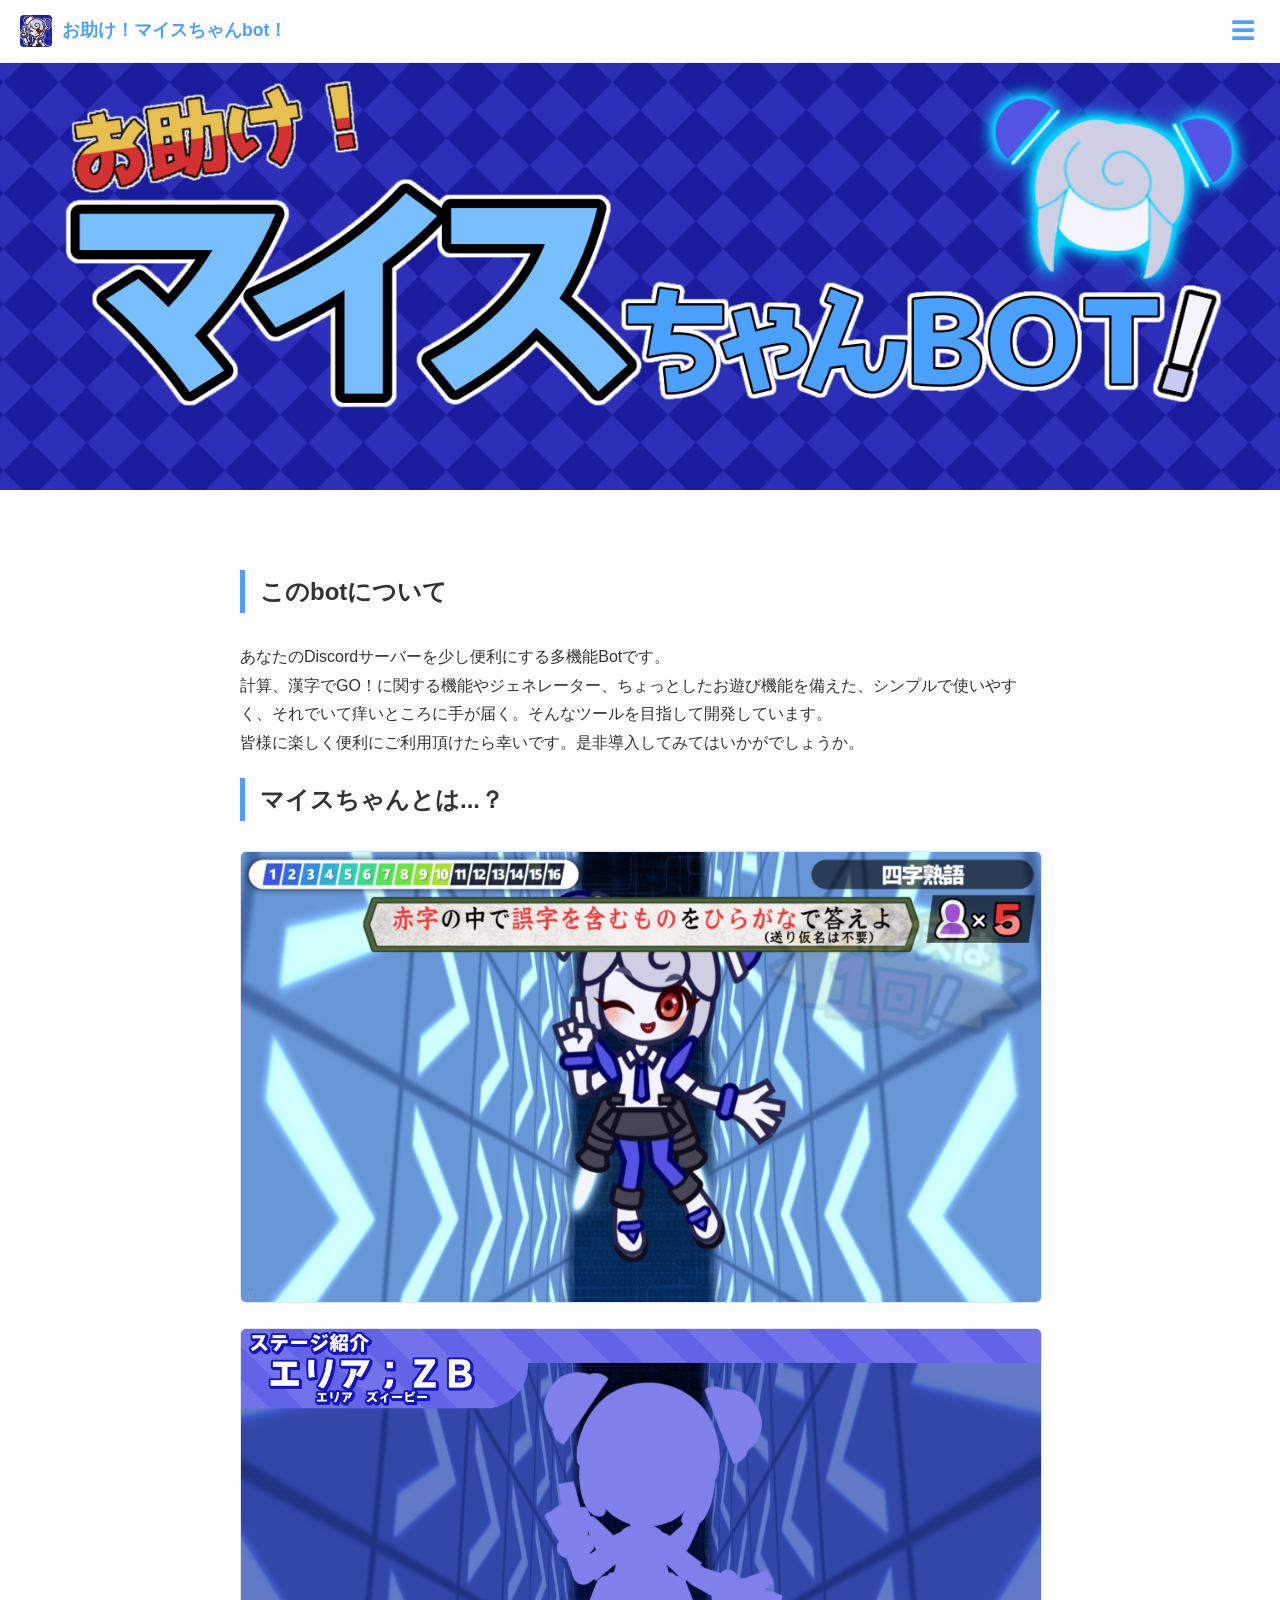
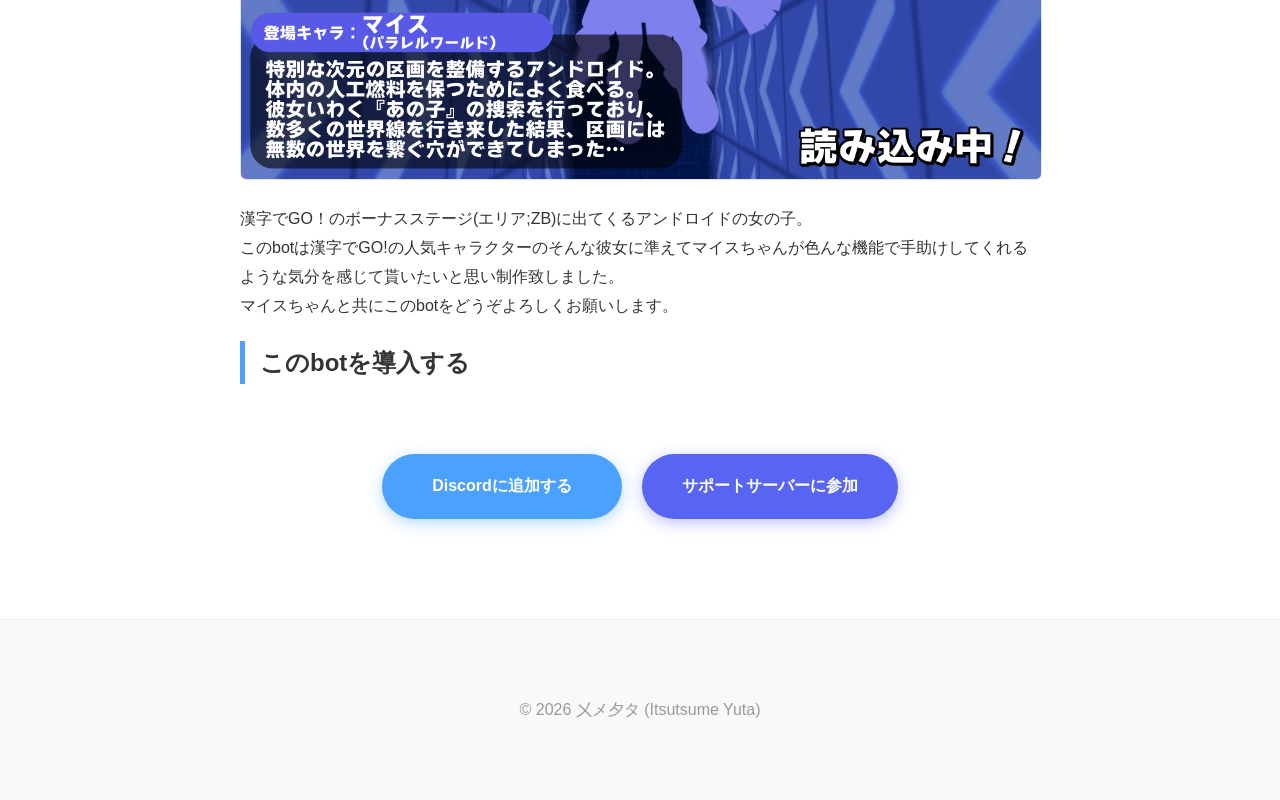
==== commit 4872901b: "Update index.html" ====
--- a/index.html
+++ b/index.html
@@ -44,9 +44,11 @@
         </div>
         <p>漢字でGO！のボーナスステージ(エリア;ZB)に出てくるアンドロイドの女の子。<br>このbotは漢字でGO!の人気キャラクターのそんな彼女に準えてマイスちゃんが色んな機能で手助けしてくれるような気分を感じて貰いたいと思い制作致しました。<br>マイスちゃんと共にこのbotをどうぞよろしくお願いします。</p>
     </section>
+    <section>
+        <h2>このbotを導入する</h2>
+    </section>
 
 <section class="action-area">
-    <h2>botを導入する</h2>
     <div class="button-group">
         <!-- 招待ボタン -->
         <a href="https://discord.com/oauth2/authorize?client_id=1477164306285068370&permissions=8&integration_type=0&scope=bot" class="btn-invite">
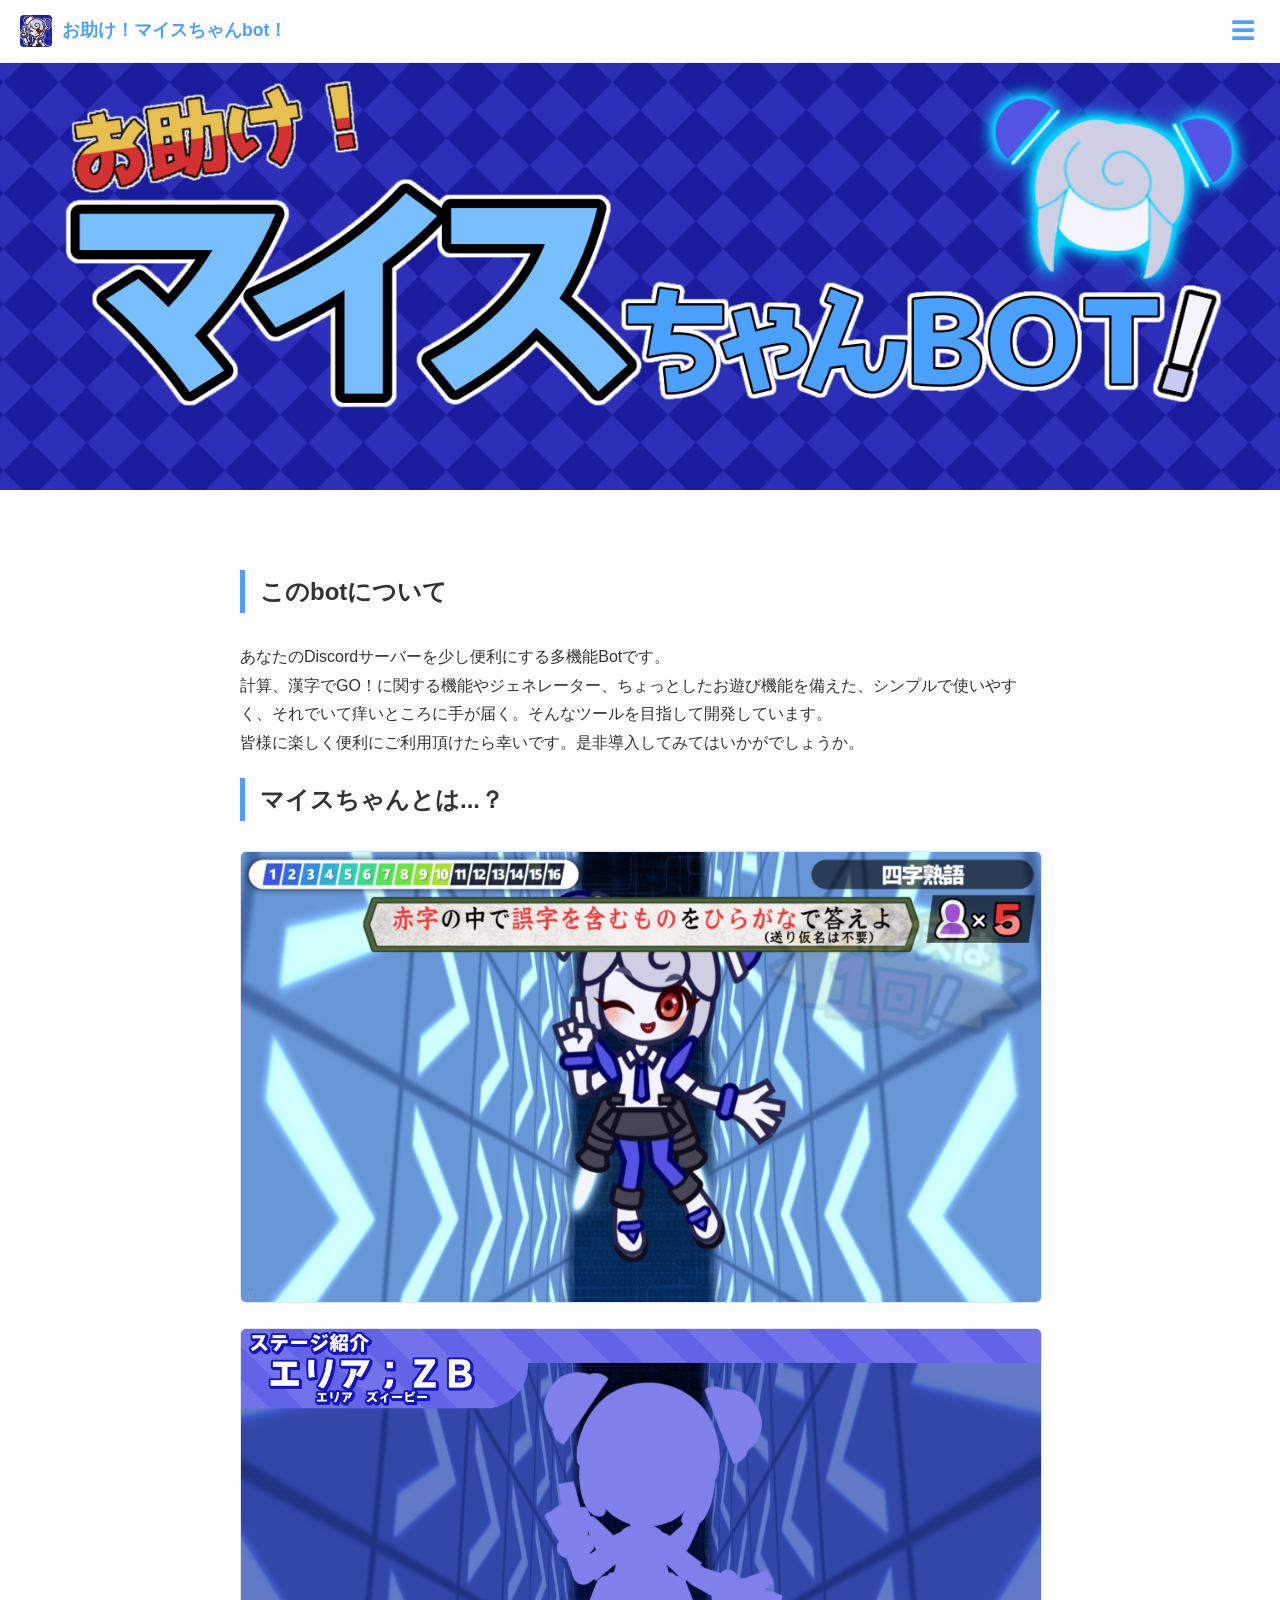
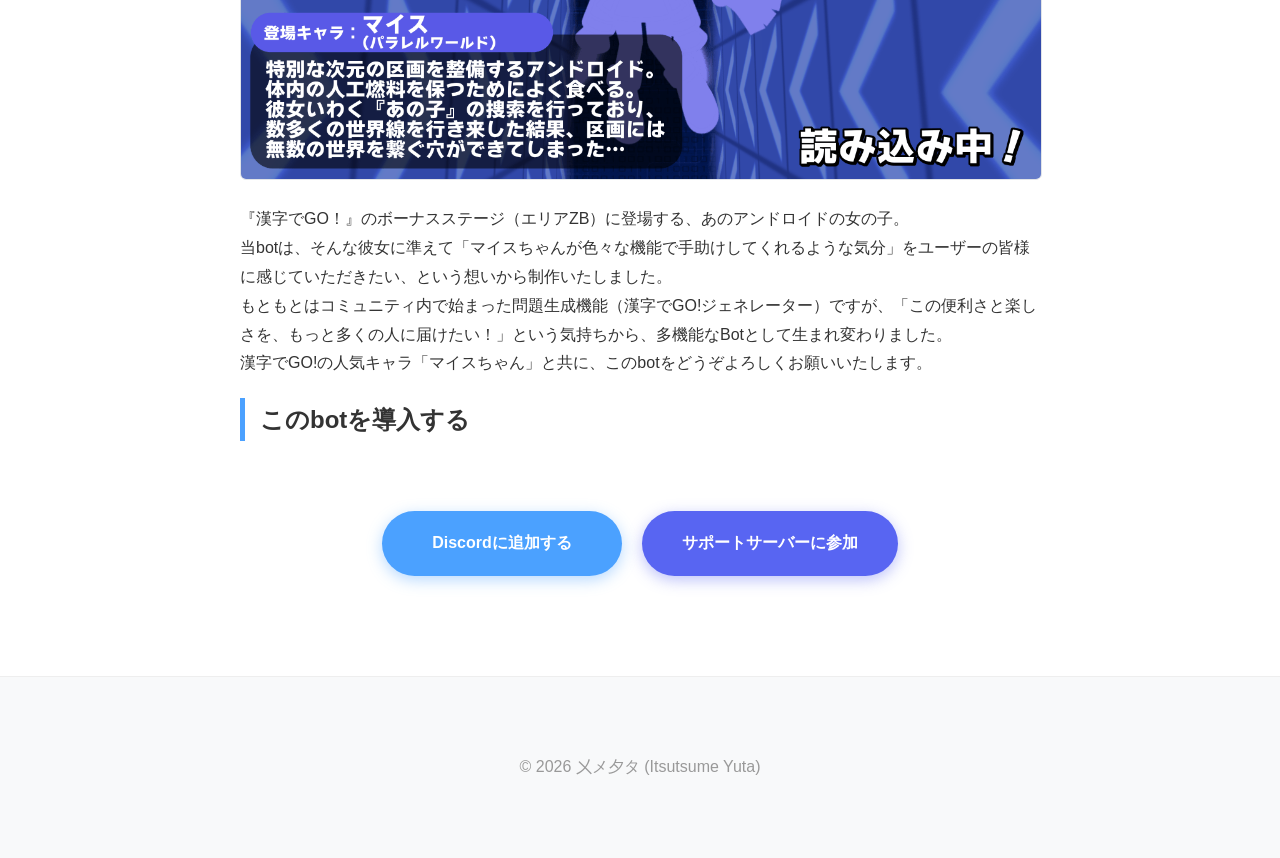
==== commit 83e1138c: "Update index.html" ====
--- a/index.html
+++ b/index.html
@@ -37,12 +37,12 @@
         <section>
         <h2>マイスちゃんとは...？</h2>
         <div class="cmd-preview" style="margin-top: 15px;">
-            <img src="img/home.png" alt="/kango_seiseiの実行例" style="max-width: 100%; height: auto; border-radius: 6px; border: 1px solid #e1e4e8;">
+            <img src="img/home.png" alt="ゲームのプレイ画面" style="max-width: 100%; height: auto; border-radius: 6px; border: 1px solid #e1e4e8;">
         </div>
         <div class="cmd-preview" style="margin-top: 15px;">
-            <img src="img/home_2.PNG" alt="/kango_seiseiの実行例" style="max-width: 100%; height: auto; border-radius: 6px; border: 1px solid #e1e4e8;">
+            <img src="img/home_2.PNG" alt="マイスちゃんbotの紹介画像" style="max-width: 100%; height: auto; border-radius: 6px; border: 1px solid #e1e4e8;">
         </div>
-        <p>漢字でGO！のボーナスステージ(エリア;ZB)に出てくるアンドロイドの女の子。<br>このbotは漢字でGO!の人気キャラクターのそんな彼女に準えてマイスちゃんが色んな機能で手助けしてくれるような気分を感じて貰いたいと思い制作致しました。<br>マイスちゃんと共にこのbotをどうぞよろしくお願いします。</p>
+        <p>『漢字でGO！』のボーナスステージ（エリアZB）に登場する、あのアンドロイドの女の子。<br>当botは、そんな彼女に準えて「マイスちゃんが色々な機能で手助けしてくれるような気分」をユーザーの皆様に感じていただきたい、という想いから制作いたしました。<br>もともとはコミュニティ内で始まった問題生成機能（漢字でGO!ジェネレーター）ですが、「この便利さと楽しさを、もっと多くの人に届けたい！」という気持ちから、多機能なBotとして生まれ変わりました。<br>漢字でGO!の人気キャラ「マイスちゃん」と共に、このbotをどうぞよろしくお願いいたします。</p>
     </section>
     <section>
         <h2>このbotを導入する</h2>
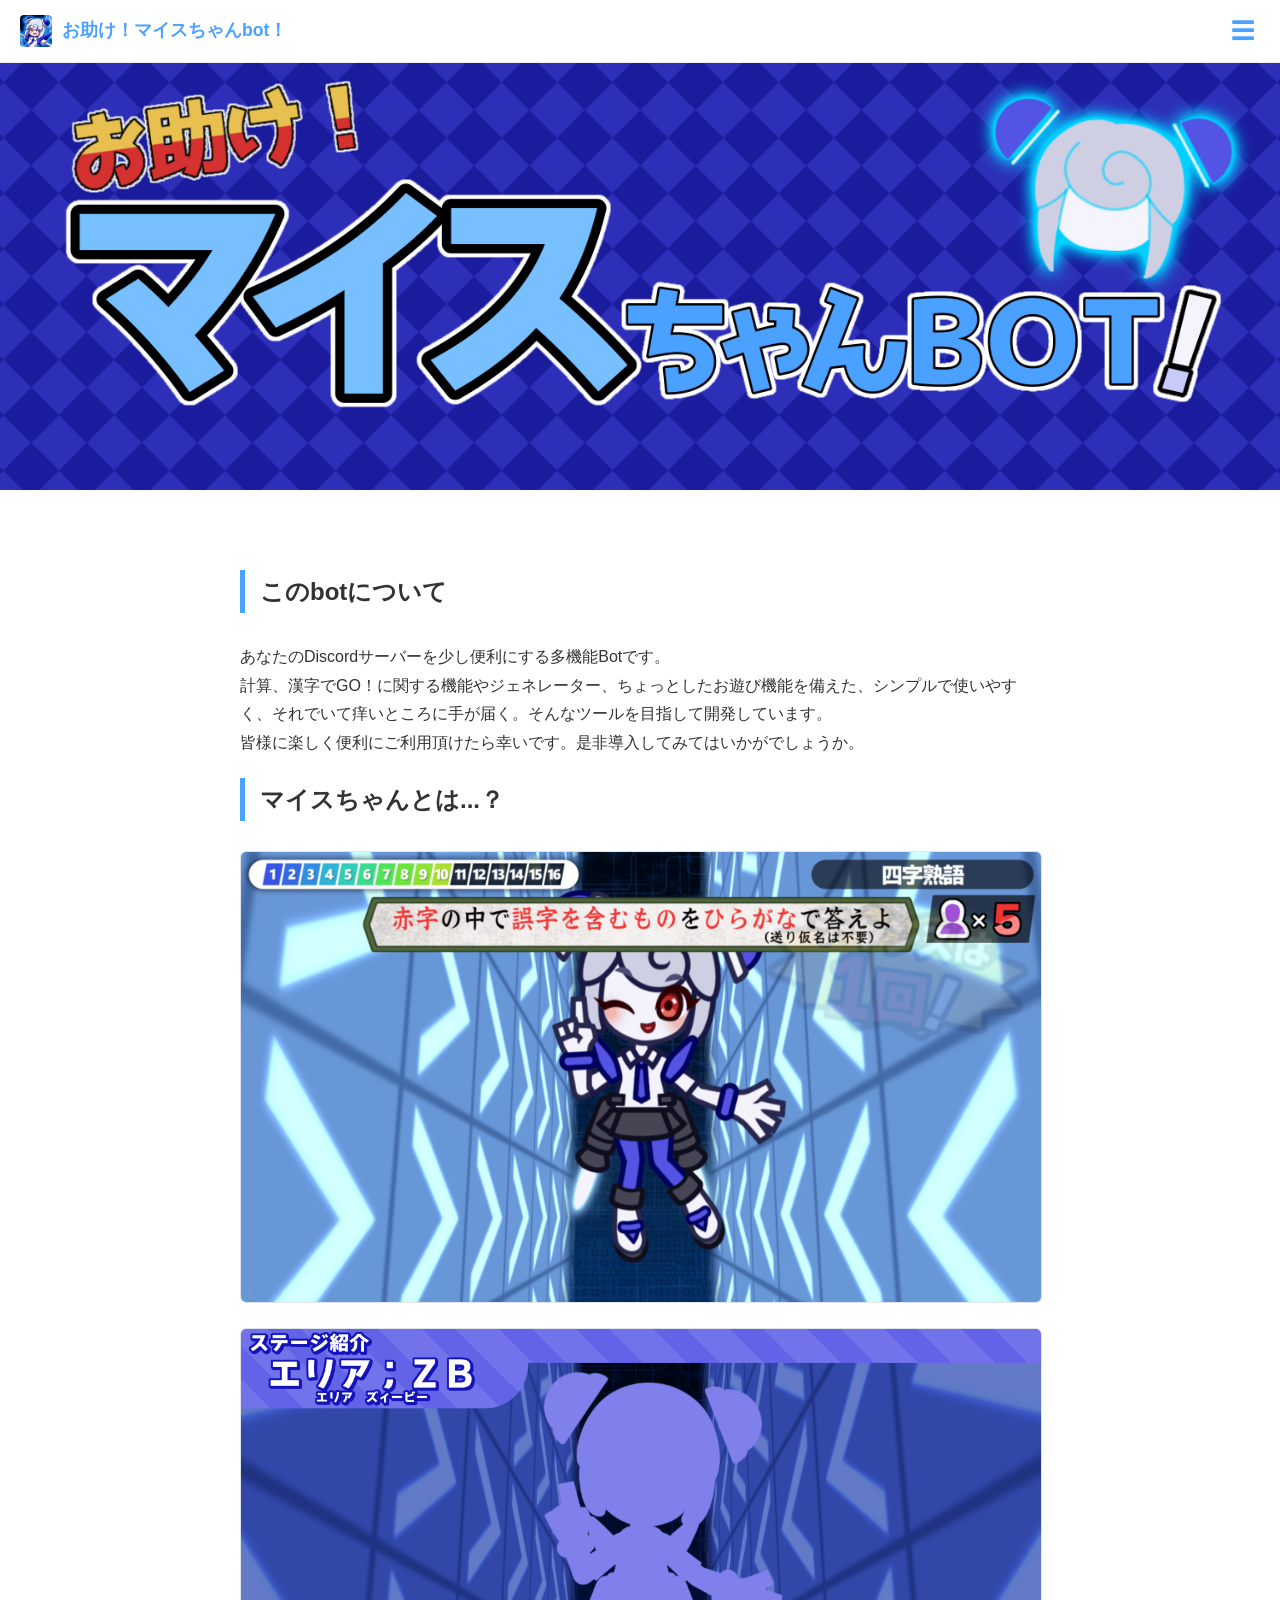
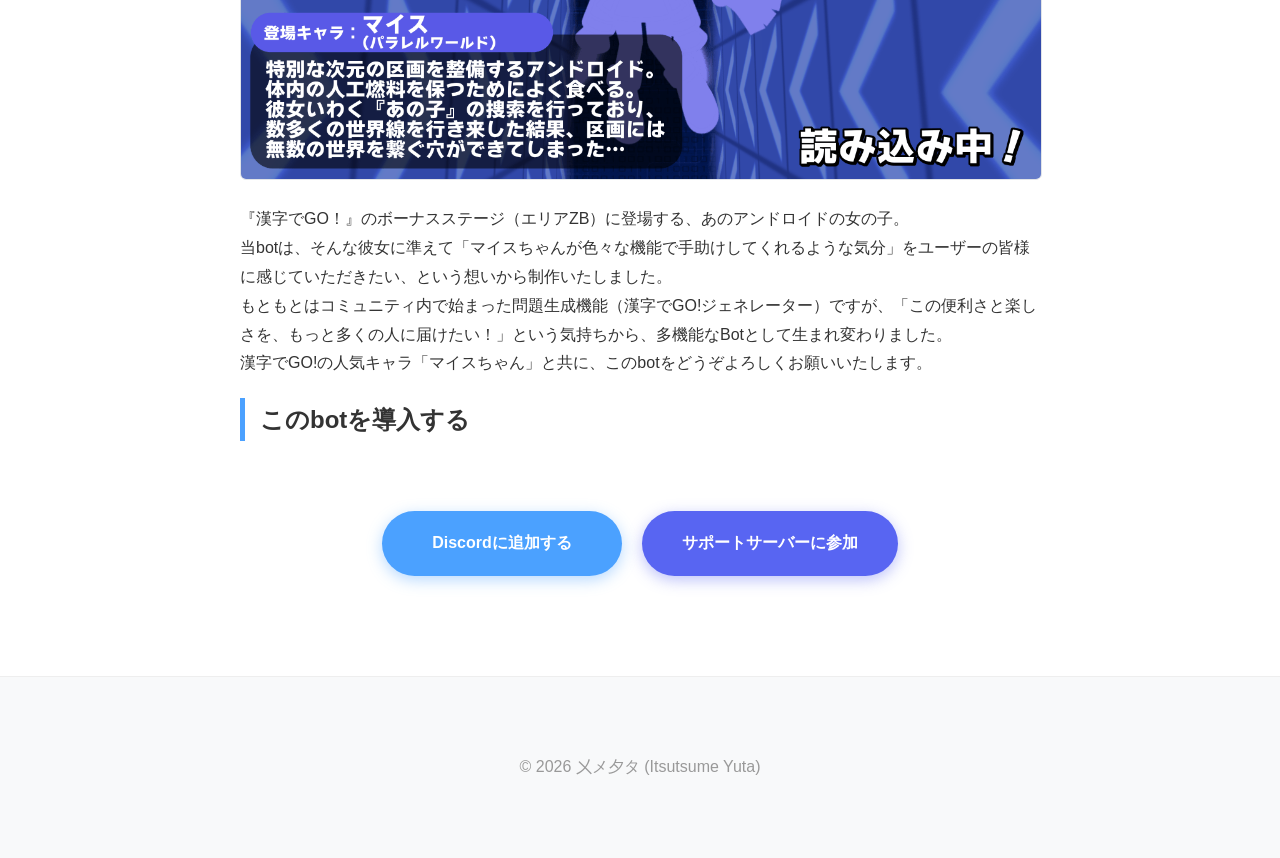
==== commit 01e326e3: "index.html の更新" ====
--- a/index.html
+++ b/index.html
@@ -10,7 +10,7 @@
 
 <nav>
     <a href="index.html" class="nav-logo">
-        <img src="img/bot_icon.png" alt="アイコン" class="nav-icon">
+        <img src="img/bot_icon2.png" alt="アイコン" class="nav-icon">
         お助け！マイスちゃんbot！
     </a>
     <button class="menu-btn" id="menuBtn">☰</button>
